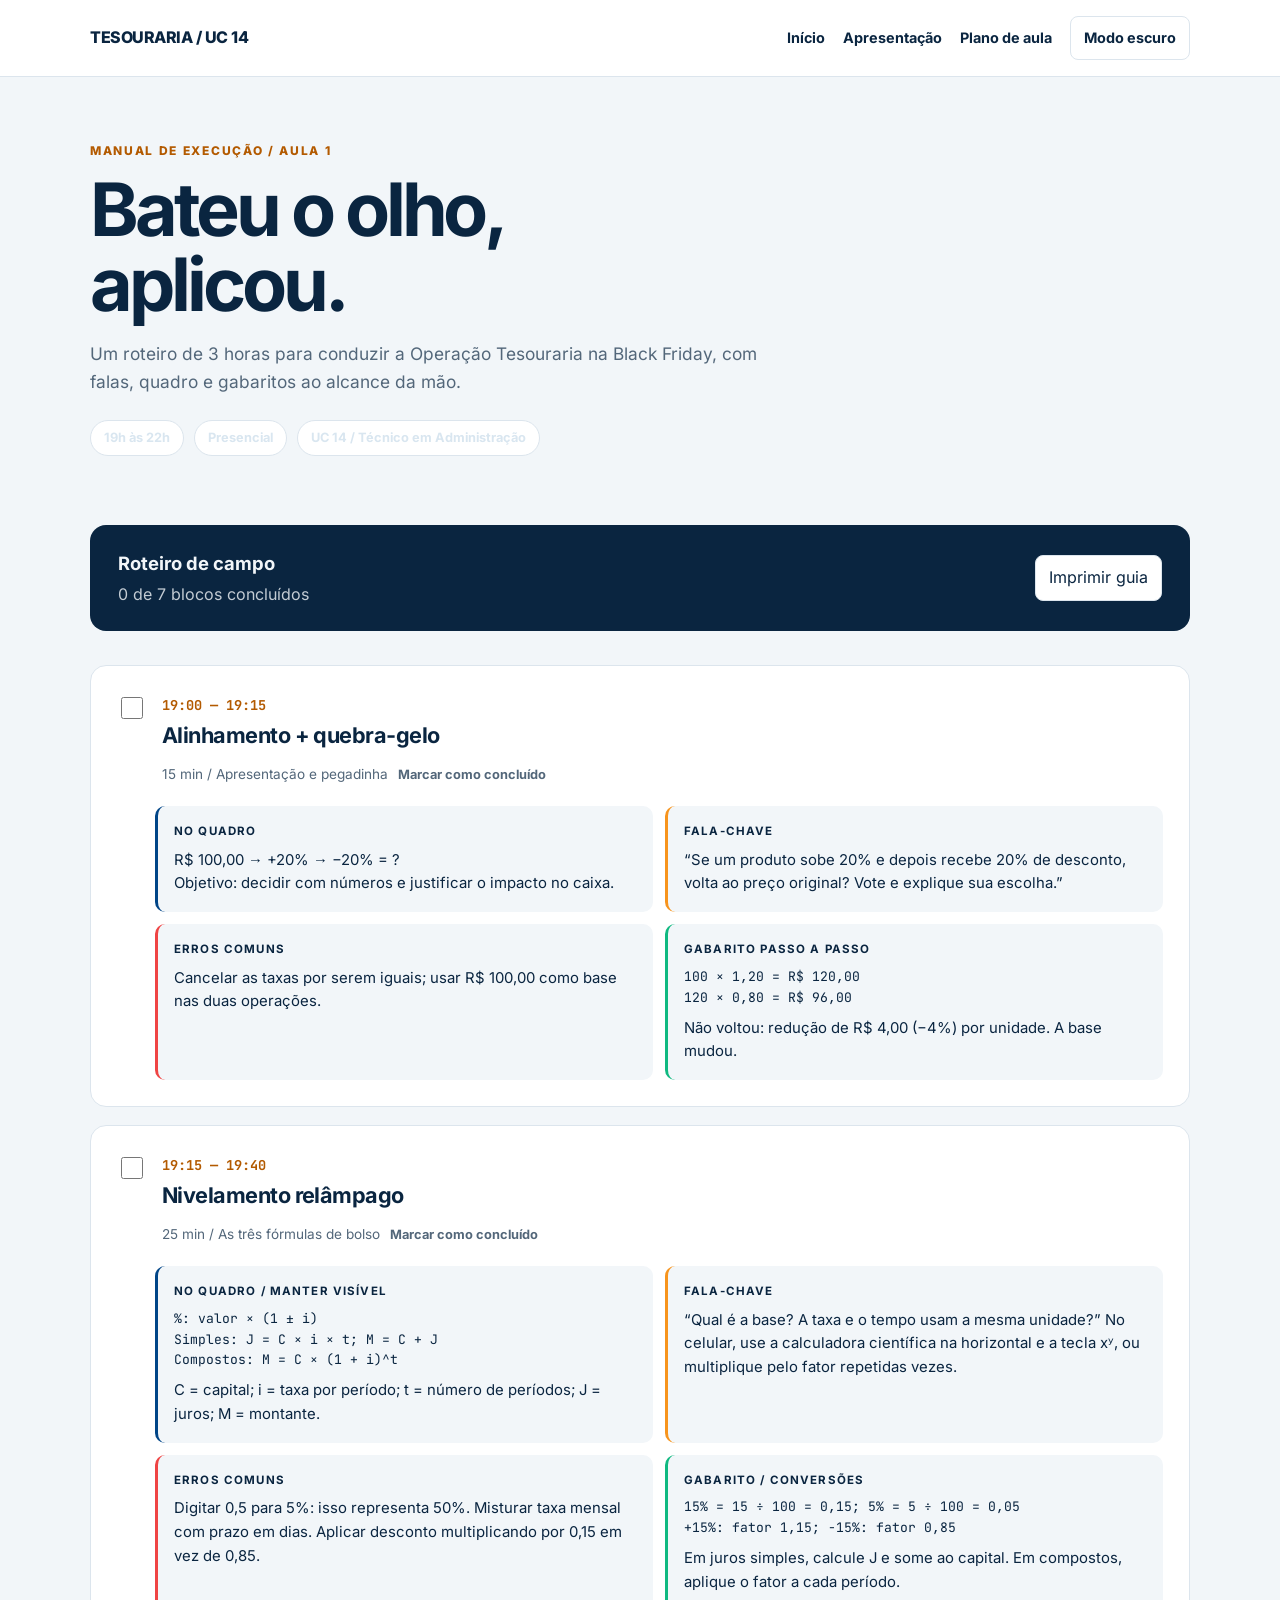
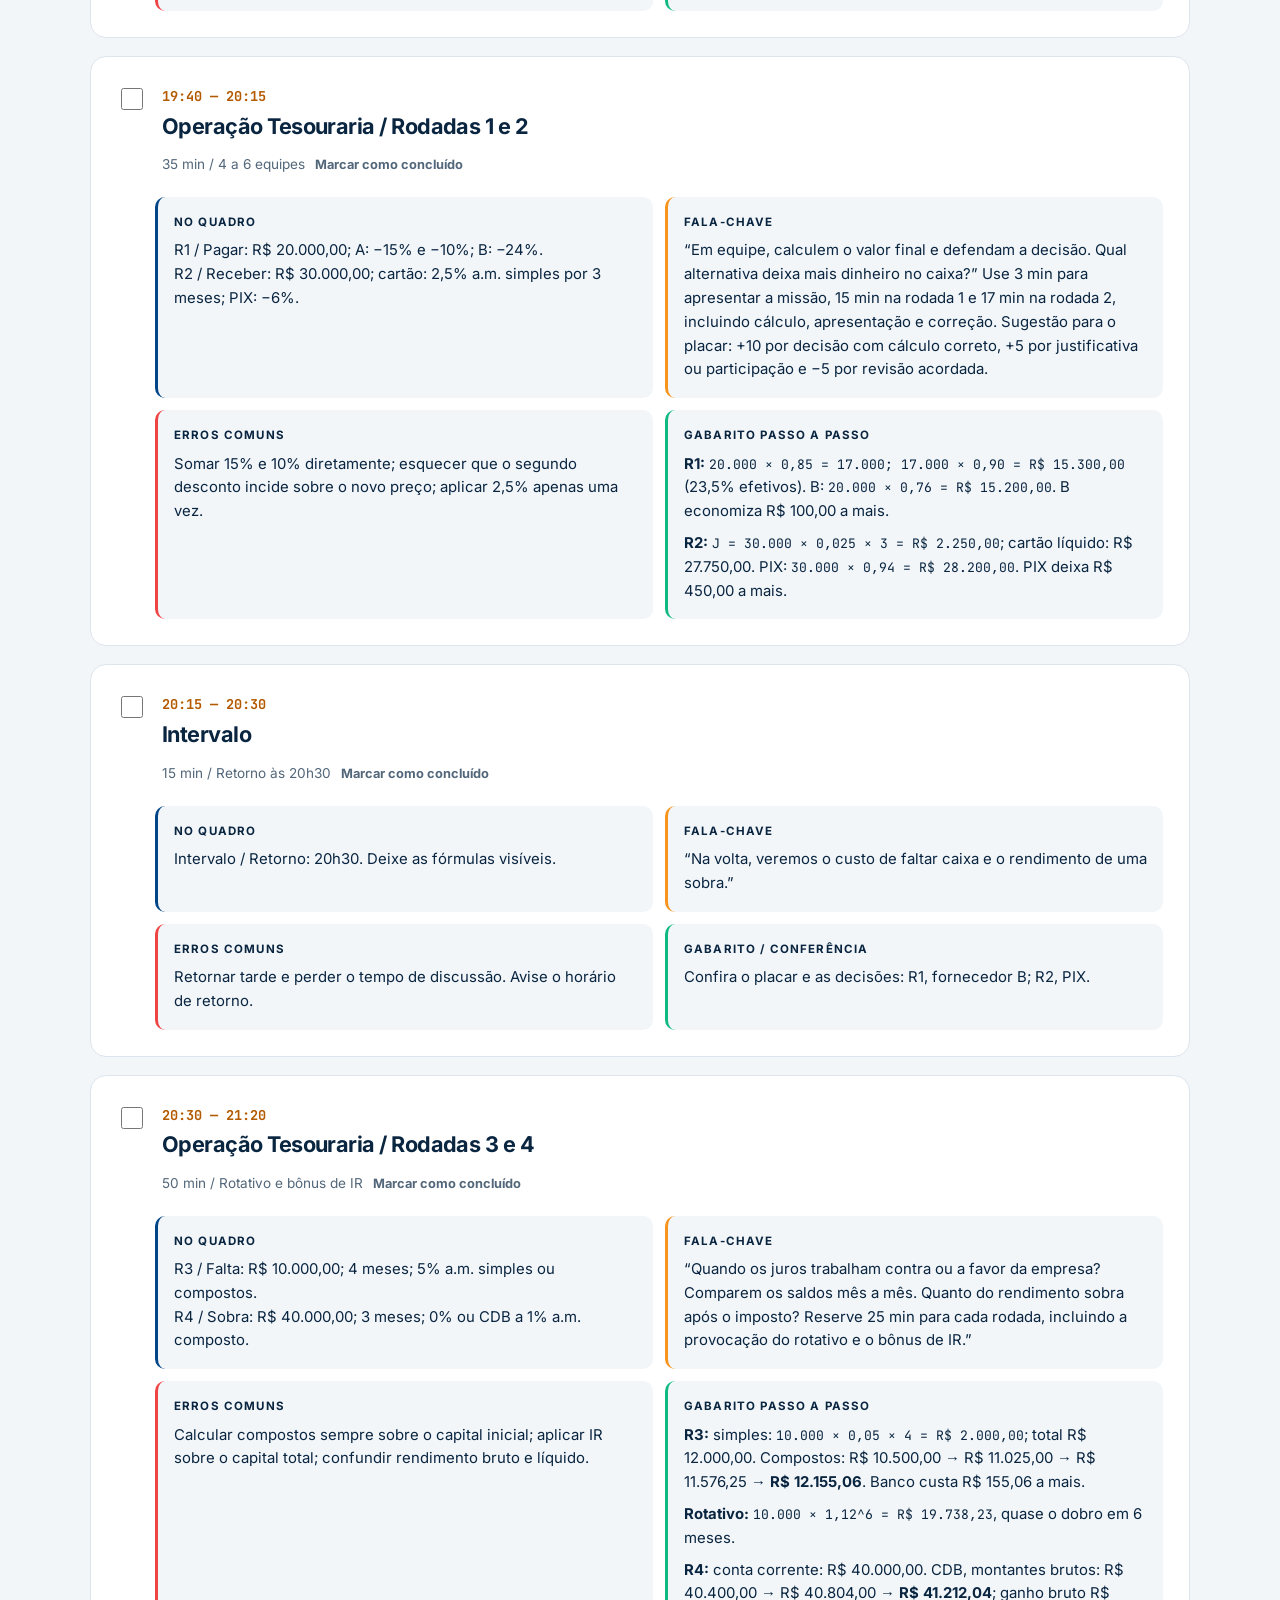
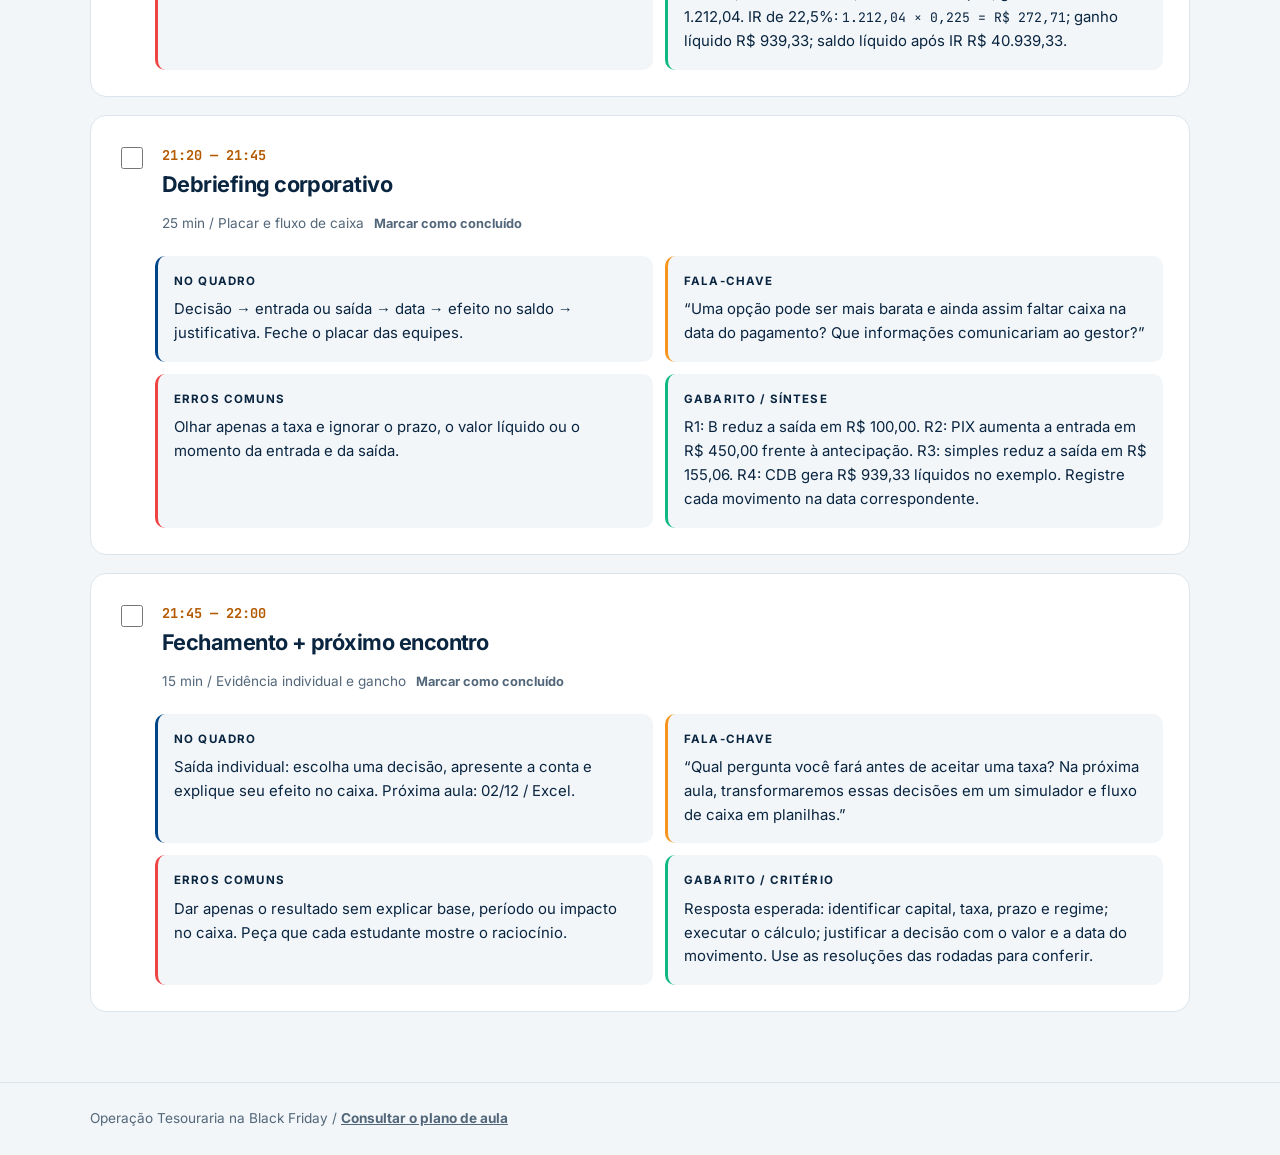
==== guia-professor.html @ 90caa721 "Publish interactive UC 14 treasury lesson and teaching resources" ====
<!doctype html>
<html lang="pt-BR">
<head><meta charset="utf-8"><meta name="viewport" content="width=device-width, initial-scale=1"><meta name="description" content="Roteiro minuto a minuto para a aula Operação Tesouraria na Black Friday."><title>Guia do professor | Operação Tesouraria</title><link rel="stylesheet" href="assets/style.css"><link rel="stylesheet" href="assets/teaching.css"><script src="assets/app.js" defer></script><script src="assets/teaching.js" defer></script></head>
<body><header class="teach-header"><nav class="teach-shell teach-nav" aria-label="Navegação principal"><a class="teach-brand" href="index.html">TESOURARIA <span aria-hidden="true">/</span> UC 14</a><div class="teach-links"><a href="index.html">Início</a><a href="slides.html">Apresentação</a><a href="plano-de-aula.html">Plano de aula</a><button class="theme-button" type="button" data-theme-toggle>Alternar tema</button></div></nav></header>
<main class="teach-shell teach-main"><section class="teach-hero"><div class="eyebrow">Manual de execução / Aula 1</div><h1>Bateu o olho,<br>aplicou.</h1><p>Um roteiro de 3 horas para conduzir a Operação Tesouraria na Black Friday, com falas, quadro e gabaritos ao alcance da mão.</p><div class="hero-meta"><span class="pill">19h às 22h</span><span class="pill">Presencial</span><span class="pill">UC 14 / Técnico em Administração</span></div></section>
<div class="overview"><div><strong>Roteiro de campo</strong><p data-progress-count aria-live="polite">0 de 7 blocos concluídos</p></div><button type="button" class="print-button" data-print>Imprimir guia</button></div>
<div class="timeline">
<section class="block"><div class="block-head"><input type="checkbox" id="b1" data-progress="1" aria-labelledby="title-b1 label-b1"><div class="block-title"><span class="time">19:00 — 19:15</span><h2 id="title-b1">Alinhamento + quebra-gelo</h2><span class="duration">15 min / Apresentação e pegadinha</span><label id="label-b1" for="b1">Marcar como concluído</label></div></div><div class="block-grid">
<div class="note board"><h3>No quadro</h3><p>R$ 100,00 → +20% → −20% = ?<br>Objetivo: decidir com números e justificar o impacto no caixa.</p></div><div class="note speak"><h3>Fala-chave</h3><p>“Se um produto sobe 20% e depois recebe 20% de desconto, volta ao preço original? Vote e explique sua escolha.”</p></div><div class="note errors"><h3>Erros comuns</h3><p>Cancelar as taxas por serem iguais; usar R$ 100,00 como base nas duas operações.</p></div><div class="note answer"><h3>Gabarito passo a passo</h3><p class="math">100 × 1,20 = R$ 120,00<br>120 × 0,80 = R$ 96,00</p><p>Não voltou: redução de R$ 4,00 (−4%) por unidade. A base mudou.</p></div></div></section>
<section class="block"><div class="block-head"><input type="checkbox" id="b2" data-progress="2" aria-labelledby="title-b2 label-b2"><div class="block-title"><span class="time">19:15 — 19:40</span><h2 id="title-b2">Nivelamento relâmpago</h2><span class="duration">25 min / As três fórmulas de bolso</span><label id="label-b2" for="b2">Marcar como concluído</label></div></div><div class="block-grid">
<div class="note board"><h3>No quadro / manter visível</h3><p class="math">%: valor × (1 ± i)<br>Simples: J = C × i × t; M = C + J<br>Compostos: M = C × (1 + i)^t</p><p>C = capital; i = taxa por período; t = número de períodos; J = juros; M = montante.</p></div><div class="note speak"><h3>Fala-chave</h3><p>“Qual é a base? A taxa e o tempo usam a mesma unidade?” No celular, use a calculadora científica na horizontal e a tecla xʸ, ou multiplique pelo fator repetidas vezes.</p></div><div class="note errors"><h3>Erros comuns</h3><p>Digitar 0,5 para 5%: isso representa 50%. Misturar taxa mensal com prazo em dias. Aplicar desconto multiplicando por 0,15 em vez de 0,85.</p></div><div class="note answer"><h3>Gabarito / conversões</h3><p class="math">15% = 15 ÷ 100 = 0,15; 5% = 5 ÷ 100 = 0,05<br>+15%: fator 1,15; −15%: fator 0,85</p><p>Em juros simples, calcule J e some ao capital. Em compostos, aplique o fator a cada período.</p></div></div></section>
<section class="block"><div class="block-head"><input type="checkbox" id="b3" data-progress="3" aria-labelledby="title-b3 label-b3"><div class="block-title"><span class="time">19:40 — 20:15</span><h2 id="title-b3">Operação Tesouraria / Rodadas 1 e 2</h2><span class="duration">35 min / 4 a 6 equipes</span><label id="label-b3" for="b3">Marcar como concluído</label></div></div><div class="block-grid">
<div class="note board"><h3>No quadro</h3><p>R1 / Pagar: R$ 20.000,00; A: −15% e −10%; B: −24%.<br>R2 / Receber: R$ 30.000,00; cartão: 2,5% a.m. simples por 3 meses; PIX: −6%.</p></div><div class="note speak"><h3>Fala-chave</h3><p>“Em equipe, calculem o valor final e defendam a decisão. Qual alternativa deixa mais dinheiro no caixa?” Use 3 min para apresentar a missão, 15 min na rodada 1 e 17 min na rodada 2, incluindo cálculo, apresentação e correção. Sugestão para o placar: +10 por decisão com cálculo correto, +5 por justificativa ou participação e −5 por revisão acordada.</p></div><div class="note errors"><h3>Erros comuns</h3><p>Somar 15% e 10% diretamente; esquecer que o segundo desconto incide sobre o novo preço; aplicar 2,5% apenas uma vez.</p></div><div class="note answer"><h3>Gabarito passo a passo</h3><p><strong>R1:</strong> <span class="math">20.000 × 0,85 = 17.000; 17.000 × 0,90 = R$ 15.300,00</span> (23,5% efetivos). B: <span class="math">20.000 × 0,76 = R$ 15.200,00</span>. B economiza R$ 100,00 a mais.</p><p><strong>R2:</strong> <span class="math">J = 30.000 × 0,025 × 3 = R$ 2.250,00</span>; cartão líquido: R$ 27.750,00. PIX: <span class="math">30.000 × 0,94 = R$ 28.200,00</span>. PIX deixa R$ 450,00 a mais.</p></div></div></section>
<section class="block"><div class="block-head"><input type="checkbox" id="b4" data-progress="4" aria-labelledby="title-b4 label-b4"><div class="block-title"><span class="time">20:15 — 20:30</span><h2 id="title-b4">Intervalo</h2><span class="duration">15 min / Retorno às 20h30</span><label id="label-b4" for="b4">Marcar como concluído</label></div></div><div class="block-grid"><div class="note board"><h3>No quadro</h3><p>Intervalo / Retorno: 20h30. Deixe as fórmulas visíveis.</p></div><div class="note speak"><h3>Fala-chave</h3><p>“Na volta, veremos o custo de faltar caixa e o rendimento de uma sobra.”</p></div><div class="note errors"><h3>Erros comuns</h3><p>Retornar tarde e perder o tempo de discussão. Avise o horário de retorno.</p></div><div class="note answer"><h3>Gabarito / conferência</h3><p>Confira o placar e as decisões: R1, fornecedor B; R2, PIX.</p></div></div></section>
<section class="block"><div class="block-head"><input type="checkbox" id="b5" data-progress="5" aria-labelledby="title-b5 label-b5"><div class="block-title"><span class="time">20:30 — 21:20</span><h2 id="title-b5">Operação Tesouraria / Rodadas 3 e 4</h2><span class="duration">50 min / Rotativo e bônus de IR</span><label id="label-b5" for="b5">Marcar como concluído</label></div></div><div class="block-grid"><div class="note board"><h3>No quadro</h3><p>R3 / Falta: R$ 10.000,00; 4 meses; 5% a.m. simples ou compostos.<br>R4 / Sobra: R$ 40.000,00; 3 meses; 0% ou CDB a 1% a.m. composto.</p></div><div class="note speak"><h3>Fala-chave</h3><p>“Quando os juros trabalham contra ou a favor da empresa? Comparem os saldos mês a mês. Quanto do rendimento sobra após o imposto? Reserve 25 min para cada rodada, incluindo a provocação do rotativo e o bônus de IR.”</p></div><div class="note errors"><h3>Erros comuns</h3><p>Calcular compostos sempre sobre o capital inicial; aplicar IR sobre o capital total; confundir rendimento bruto e líquido.</p></div><div class="note answer"><h3>Gabarito passo a passo</h3><p><strong>R3:</strong> simples: <span class="math">10.000 × 0,05 × 4 = R$ 2.000,00</span>; total R$ 12.000,00. Compostos: R$ 10.500,00 → R$ 11.025,00 → R$ 11.576,25 → <strong>R$ 12.155,06</strong>. Banco custa R$ 155,06 a mais.</p><p><strong>Rotativo:</strong> <span class="math">10.000 × 1,12^6 = R$ 19.738,23</span>, quase o dobro em 6 meses.</p><p><strong>R4:</strong> conta corrente: R$ 40.000,00. CDB, montantes brutos: R$ 40.400,00 → R$ 40.804,00 → <strong>R$ 41.212,04</strong>; ganho bruto R$ 1.212,04. IR de 22,5%: <span class="math">1.212,04 × 0,225 = R$ 272,71</span>; ganho líquido R$ 939,33; saldo líquido após IR R$ 40.939,33.</p></div></div></section>
<section class="block"><div class="block-head"><input type="checkbox" id="b6" data-progress="6" aria-labelledby="title-b6 label-b6"><div class="block-title"><span class="time">21:20 — 21:45</span><h2 id="title-b6">Debriefing corporativo</h2><span class="duration">25 min / Placar e fluxo de caixa</span><label id="label-b6" for="b6">Marcar como concluído</label></div></div><div class="block-grid"><div class="note board"><h3>No quadro</h3><p>Decisão → entrada ou saída → data → efeito no saldo → justificativa. Feche o placar das equipes.</p></div><div class="note speak"><h3>Fala-chave</h3><p>“Uma opção pode ser mais barata e ainda assim faltar caixa na data do pagamento? Que informações comunicariam ao gestor?”</p></div><div class="note errors"><h3>Erros comuns</h3><p>Olhar apenas a taxa e ignorar o prazo, o valor líquido ou o momento da entrada e da saída.</p></div><div class="note answer"><h3>Gabarito / síntese</h3><p>R1: B reduz a saída em R$ 100,00. R2: PIX aumenta a entrada em R$ 450,00 frente à antecipação. R3: simples reduz a saída em R$ 155,06. R4: CDB gera R$ 939,33 líquidos no exemplo. Registre cada movimento na data correspondente.</p></div></div></section>
<section class="block"><div class="block-head"><input type="checkbox" id="b7" data-progress="7" aria-labelledby="title-b7 label-b7"><div class="block-title"><span class="time">21:45 — 22:00</span><h2 id="title-b7">Fechamento + próximo encontro</h2><span class="duration">15 min / Evidência individual e gancho</span><label id="label-b7" for="b7">Marcar como concluído</label></div></div><div class="block-grid"><div class="note board"><h3>No quadro</h3><p>Saída individual: escolha uma decisão, apresente a conta e explique seu efeito no caixa. Próxima aula: 02/12 / Excel.</p></div><div class="note speak"><h3>Fala-chave</h3><p>“Qual pergunta você fará antes de aceitar uma taxa? Na próxima aula, transformaremos essas decisões em um simulador e fluxo de caixa em planilhas.”</p></div><div class="note errors"><h3>Erros comuns</h3><p>Dar apenas o resultado sem explicar base, período ou impacto no caixa. Peça que cada estudante mostre o raciocínio.</p></div><div class="note answer"><h3>Gabarito / critério</h3><p>Resposta esperada: identificar capital, taxa, prazo e regime; executar o cálculo; justificar a decisão com o valor e a data do movimento. Use as resoluções das rodadas para conferir.</p></div></div></section>
</div></main><footer class="teach-footer"><div class="teach-shell">Operação Tesouraria na Black Friday / <a href="plano-de-aula.html">Consultar o plano de aula</a></div></footer></body></html>
---- assets/style.css ----
@font-face{font-family:Inter;font-style:normal;font-weight:400 900;font-display:swap;src:url(fonts/inter.woff2) format("woff2")}
@font-face{font-family:"JetBrains Mono";font-style:normal;font-weight:400 700;font-display:swap;src:url(fonts/jetbrains-mono.woff2) format("woff2")}
:root{--hub-bg:#f7f8fa;--hub-ink:#112a43;--hub-muted:#506277;--hub-card:#fff;--hub-border:#dbe1e6;--hub-accent:#ffb34c;--hub-line:#19334b}
html[data-theme=dark]{color-scheme:dark;--hub-bg:#091b2b;--hub-card:#102a40;--hub-ink:#edf5fd;--hub-muted:#b8c7d6;--hub-border:#31485c;--hub-line:#b4c8dd}
*{box-sizing:border-box}
.hub{margin:0;background:var(--hub-bg);color:var(--hub-ink);font:400 1rem/1.5 Inter,Arial,sans-serif;-webkit-font-smoothing:antialiased}
.hub a{color:inherit;text-decoration:none}
.hub button{font:inherit;cursor:pointer}
.hub :focus-visible{outline:3px solid #398cdd;outline-offset:4px}
.hub .wrap{max-width:1312px;width:calc(100% - clamp(36px,9vw,144px));margin-inline:auto}
.hub .icon{width:1.1em;height:1.1em;fill:none;stroke:currentColor;stroke-width:1.7;stroke-linecap:round;stroke-linejoin:round;flex:none}
.icon-defs{position:absolute;width:0;height:0;overflow:hidden}
.hub-header{background:var(--hub-card);border-bottom:1px solid var(--hub-border)}
.hub-header-inner,.hub-brand,.hub-nav,.mode-switch,.hero-meta,.hero-meta span,.hero-action,.section-title,.resource-action,.foot-inner{display:flex;align-items:center}
.hub-header-inner{min-height:72px;justify-content:space-between;gap:1rem}
.hub-brand{gap:11px;line-height:1.14;letter-spacing:-.055em;font-size:1.18rem;font-weight:800}
.hub-brand small{display:block;color:var(--hub-muted);font-size:.66rem;letter-spacing:.105em;font-weight:650;text-transform:uppercase;margin-top:4px}
.brand-icon{width:39px;height:39px;display:grid;place-items:center;background:#102e49;color:#ffb152;border-radius:11px}
.brand-icon .icon{width:24px;height:24px;stroke-width:1.9}
.hub-nav{gap:clamp(18px,3vw,44px);align-self:stretch;font-size:.9rem;font-weight:600}
.hub-nav a{display:grid;align-items:center;color:var(--hub-muted);position:relative}
.hub-nav a[aria-current],.hub-nav a:hover{color:var(--hub-ink)}
.hub-nav a[aria-current]:after{content:"";height:3px;border-radius:4px;position:absolute;bottom:0;background:#ee9c38;left:0;right:0}
.mode-switch{gap:8px;background:var(--hub-card);color:var(--hub-ink);border:1px solid var(--hub-border);padding:.52rem .85rem;border-radius:7px;font-size:.8rem!important;font-weight:650!important}
.hub main{padding-top:26px}
.hub-hero{position:relative;isolation:isolate;overflow:hidden;display:grid;grid-template-columns:1.15fr 1fr;align-items:center;background:linear-gradient(115deg,#0c2942 10%,#11354e 70%,#123d55);color:white;border:1px solid #183c53;border-radius:17px}
.hub-hero:before{content:"";position:absolute;inset:0 0 0 37%;z-index:-1;background-image:linear-gradient(#86b2cf12 1px,transparent 1px),linear-gradient(90deg,#86b2cf12 1px,transparent 1px);background-size:36px 36px;mask-image:linear-gradient(90deg,transparent,#000 38%);pointer-events:none}
.hero-copy{padding:clamp(30px,3.6vw,55px) 0 clamp(30px,3.6vw,55px) clamp(26px,4.5vw,68px);z-index:1}
.hero-kicker{display:inline-flex;align-items:center;gap:9px;font:600 .76rem/1.2 "JetBrains Mono",monospace;letter-spacing:.115em;text-transform:uppercase;margin:0 0 18px;color:#ffbe6c}
.hero-kicker:before{content:"";width:23px;height:2px;background:#ffad43}
.hub-hero h1{font-size:clamp(2.6rem,4.65vw,4.65rem);line-height:1.02;letter-spacing:-.063em;font-weight:760;margin:0}
.hub-hero h1 span{display:block;color:var(--hub-accent)}
.hero-desc{max-width:485px;margin:17px 0 16px;color:#d2e1ec;font-size:clamp(.98rem,1.2vw,1.12rem);line-height:1.55}
.hero-meta{gap:18px;flex-wrap:wrap;margin:0 0 23px;color:#d9e6f0;font-size:.82rem;font-weight:500}.hero-meta span{gap:7px}.hero-meta .icon{color:#a6bfd1;width:16px;height:16px}
.hero-action{display:inline-flex;gap:10px;background:var(--hub-accent);color:#152a3c!important;padding:11px 17px;border-radius:7px;font-weight:720;font-size:.9rem;transition:background .2s,transform .2s}
.hero-action:hover{background:#ffc579;transform:translateY(-2px)}
.hero-art{height:100%;min-height:230px;position:relative;display:grid;align-items:center;justify-items:center;z-index:-1}
.hero-art:before,.hero-art:after{content:"";position:absolute;border:1px solid #7aa5bc31;border-radius:50%;width:77%;aspect-ratio:1;transform:rotateX(35deg) rotate(-22deg)}
.hero-art:after{width:96%;border-style:dashed;border-color:#8eb8cf23}
.hero-art img{position:absolute;width:min(81%,420px);max-height:94%;object-fit:contain;filter:drop-shadow(5px 17px 15px #061c3077);z-index:1;transform:rotate(-5deg)}
.materials{margin-top:clamp(32px,3.6vw,52px);scroll-margin:20px}
.section-title{gap:14px;margin-bottom:18px}
.section-title h2,.hub .sim-heading h2{font-size:clamp(1.55rem,2.2vw,2.05rem);letter-spacing:-.055em;line-height:1.17;font-weight:740;margin:0}
.section-title:after{content:"";height:1px;flex:1;background:var(--hub-border);margin-left:7px}
.resource-grid{display:grid;grid-template-columns:repeat(3,minmax(0,1fr));gap:18px}
.resource{display:flex;align-items:flex-start;flex-direction:column;padding:23px 24px 19px;background:var(--hub-card);border:1px solid var(--hub-border);border-radius:12px;box-shadow:0 2px 3px #0b274006;transition:transform .18s,border-color .18s}
.resource:hover{transform:translateY(-3px);border-color:#93abc0}
.resource-icon{display:grid;place-items:center;width:43px;height:43px;border-radius:11px;margin-bottom:16px;color:#295c95;background:#e5effb}
.resource-icon .icon{width:23px;height:23px}
.resource-guide .resource-icon{background:#e0f3ea;color:#197956}
.resource-plan .resource-icon{background:#fff0d8;color:#a56611}
.resource h3{font-size:clamp(1.06rem,1.55vw,1.35rem);line-height:1.2;font-weight:710;letter-spacing:-.043em;margin:0 0 7px}
.resource p{color:var(--hub-muted);font-size:.91rem;margin:0 0 18px;max-width:38ch;line-height:1.5}
.resource-action{margin-top:auto;gap:6px;font-size:.82rem;font-weight:720;color:var(--hub-line)}
.resource-action .icon{width:13px;height:13px}
.hub .simulator{padding:42px 0 55px}.hub .sim-heading{margin-bottom:18px}.hub .sim-card{border-radius:12px;box-shadow:0 2px 3px #0b274006}.hub .sim-heading p{font-size:.92rem}
.hub-footer{border-top:1px solid var(--hub-border);font-size:.8rem;color:var(--hub-muted)}.foot-inner{gap:12px;justify-content:space-between;padding:18px 0}.foot-inner a{font-weight:650}
@media(max-width:850px){.hub .wrap{width:calc(100% - 40px)}.hub-nav{gap:18px}.hero-copy{padding-left:30px}.resource{padding:17px}.resource-grid{gap:12px}}
@media(max-width:660px){.hub-header-inner{min-height:62px}.hub-nav{display:none}.hub .wrap{width:calc(100% - 28px)}.hub main{padding-top:15px}.hub-hero{grid-template-columns:1fr}.hero-copy{padding:27px 22px 16px}.hub-hero h1{font-size:clamp(2.35rem,9vw,3.2rem)}.hero-art{min-height:177px;margin:-12px 0 12px 20%;width:78%}.hero-art img{width:82%;max-height:100%}.hero-art:before{width:72%}.hero-art:after{width:90%}.hub-hero:before{left:10%}.hero-meta{gap:14px;margin-bottom:17px}.hero-kicker{margin-bottom:12px}.resource-grid{grid-template-columns:1fr}.resource{display:grid;grid-template-columns:44px 1fr;column-gap:15px}.resource-icon{grid-row:1/4;margin:0}.resource p,.resource h3,.resource-action{grid-column:2}.resource p{margin-bottom:10px}.materials{margin-top:28px}.hub .simulator{padding-top:32px}.mode-switch{padding:.48rem .68rem}}
@media(prefers-reduced-motion:reduce){.hub *{transition:none!important}}
---- assets/teaching.css ----
:root{--ink:#0a2540;--muted:#53677a;--surface:#fff;--line:#dce5ed;--wash:#f2f6f9;--amber:#f7941d;--green:#087f5b;--red:#c93636}
html[data-theme=dark]{--ink:#eaf3fa;--muted:#a8bbc9;--surface:#122f48;--line:#31516a;--wash:#091e30;--green:#6ee7b7;--red:#ff9999}
*{box-sizing:border-box}body{margin:0;background:var(--wash);color:var(--ink);font-family:Inter,Arial,sans-serif;line-height:1.6}a{color:inherit}button{font:inherit}.teach-shell{width:min(1100px,calc(100% - 40px));margin:auto}.teach-header{background:var(--surface);border-bottom:1px solid var(--line)}.teach-nav{min-height:76px;display:flex;align-items:center;justify-content:space-between;gap:18px}.teach-brand{font-weight:800;text-decoration:none;letter-spacing:-.03em}.teach-links{display:flex;align-items:center;gap:18px;flex-wrap:wrap;font-size:.9rem;font-weight:700}.teach-links a{text-decoration:none}.teach-links a:hover{text-decoration:underline}.theme-button,.print-button{border:1px solid var(--line);background:var(--surface);color:var(--ink);border-radius:8px;padding:9px 13px;cursor:pointer}.teach-hero{padding:64px 0 46px}.eyebrow{text-transform:uppercase;letter-spacing:.14em;font-size:.75rem;font-weight:800;color:#b35a00}.teach-hero h1{font-size:clamp(2.4rem,6vw,4.6rem);line-height:1.02;letter-spacing:-.055em;max-width:850px;margin:12px 0 18px}.teach-hero p{max-width:700px;color:var(--muted);font-size:1.08rem}.hero-meta{display:flex;flex-wrap:wrap;gap:10px;margin-top:24px}.pill{border:1px solid var(--line);background:var(--surface);border-radius:999px;padding:7px 13px;font-size:.8rem;font-weight:700}.teach-main{padding-bottom:70px}.overview{background:var(--ink);color:var(--wash);border-radius:16px;padding:24px 28px;margin-bottom:34px;display:flex;justify-content:space-between;gap:20px;align-items:center}.overview strong{font-size:1.15rem}.overview p{margin:3px 0 0;opacity:.8}.timeline{display:grid;gap:18px}.block,.plan-section{background:var(--surface);border:1px solid var(--line);border-radius:16px;padding:26px;break-inside:avoid}.block-head{display:flex;gap:16px;align-items:flex-start}.block-head input{width:22px;height:22px;accent-color:#10b981;flex:none;margin-top:5px}.block-head label{cursor:pointer;flex:1}.time{font-family:'JetBrains Mono',monospace;color:#b35a00;font-size:.85rem;font-weight:700}.block h2,.plan-section h2{font-size:1.35rem;line-height:1.2;margin:5px 0 8px;letter-spacing:-.025em}.duration{color:var(--muted);font-size:.85rem}.block-grid{display:grid;grid-template-columns:repeat(2,minmax(0,1fr));gap:12px;margin:20px 0 0 38px}.note{padding:16px;border-radius:10px;background:var(--wash);border-left:3px solid #7b95aa;font-size:.93rem}.note h3{font-size:.72rem;text-transform:uppercase;letter-spacing:.1em;margin:0 0 8px}.note p{margin:0}.note p+p{margin-top:8px}.note ul{padding-left:20px;margin:0}.note.board{border-color:#004587}.note.speak{border-color:#f7941d}.note.errors{border-color:#ef4444}.note.answer{border-color:#10b981}.math{font-family:'JetBrains Mono',monospace;font-size:.88em}.plan-grid{display:grid;grid-template-columns:repeat(2,minmax(0,1fr));gap:18px}.plan-section.full{grid-column:1/-1}.plan-section h3{font-size:1rem;margin:18px 0 4px}.plan-section p{margin:8px 0}.plan-section ul{padding-left:20px;margin:8px 0}.plan-table{width:100%;border-collapse:collapse;font-size:.91rem}.plan-table th,.plan-table td{text-align:left;vertical-align:top;border-bottom:1px solid var(--line);padding:12px 10px}.plan-table th{font-size:.75rem;text-transform:uppercase;letter-spacing:.08em}.table-wrap{overflow-x:auto}.teach-footer{border-top:1px solid var(--line);padding:25px 0;color:var(--muted);font-size:.85rem}.teach-footer a{font-weight:700}@media(max-width:700px){.teach-shell{width:min(100% - 28px,1100px)}.teach-nav{padding:15px 0;align-items:flex-start;flex-direction:column}.teach-links{gap:12px}.teach-hero{padding:45px 0 32px}.overview{align-items:flex-start;flex-direction:column}.block,.plan-section{padding:19px}.block-grid,.plan-grid{grid-template-columns:1fr}.block-grid{margin-left:0}.plan-section.full{grid-column:auto}}@media print{*{box-shadow:none!important}body{background:white;color:#111;font-size:10pt;line-height:1.4}.teach-shell{width:100%}.teach-header,.teach-footer,.theme-button,.print-button{display:none!important}.teach-hero{padding:0 0 12px}.teach-hero h1{font-size:25pt;margin:5px 0}.teach-hero p{font-size:10pt;color:#333}.hero-meta{margin-top:8px}.pill{padding:2px 7px}.overview{background:white;color:#111;border:1px solid #999;padding:10px;margin-bottom:12px}.block,.plan-section{border:1px solid #aaa;border-radius:0;padding:12px;break-inside:avoid}.timeline,.plan-grid{gap:8px}.block-grid{gap:6px;margin-top:8px}.note{background:white;border:1px solid #ccc;border-left:3px solid #777;padding:8px}.note h3{margin-bottom:3px}.teach-main{padding:0}.time,.eyebrow{color:#333}.plan-table th,.plan-table td{padding:5px}.table-wrap{overflow:visible}}
/* Accessible progress labels and legible dark and print palettes. */
.block-title{flex:1}.block-title label{display:inline-block;margin:8px 0 0 10px;font-size:.8rem;font-weight:700;color:var(--muted);cursor:pointer}.block-head input:focus-visible+.block-title label{outline:2px solid var(--amber);outline-offset:3px}html[data-theme=dark] .eyebrow,html[data-theme=dark] .time{color:#ffc277}
@media print{html,html[data-theme=dark]{--ink:#111;--muted:#333;--surface:#fff;--line:#999;--wash:#fff;--green:#111;--red:#111}html[data-theme=dark] .eyebrow,html[data-theme=dark] .time{color:#333}.block-title label{color:#333}}
.plan-section{min-width:0}
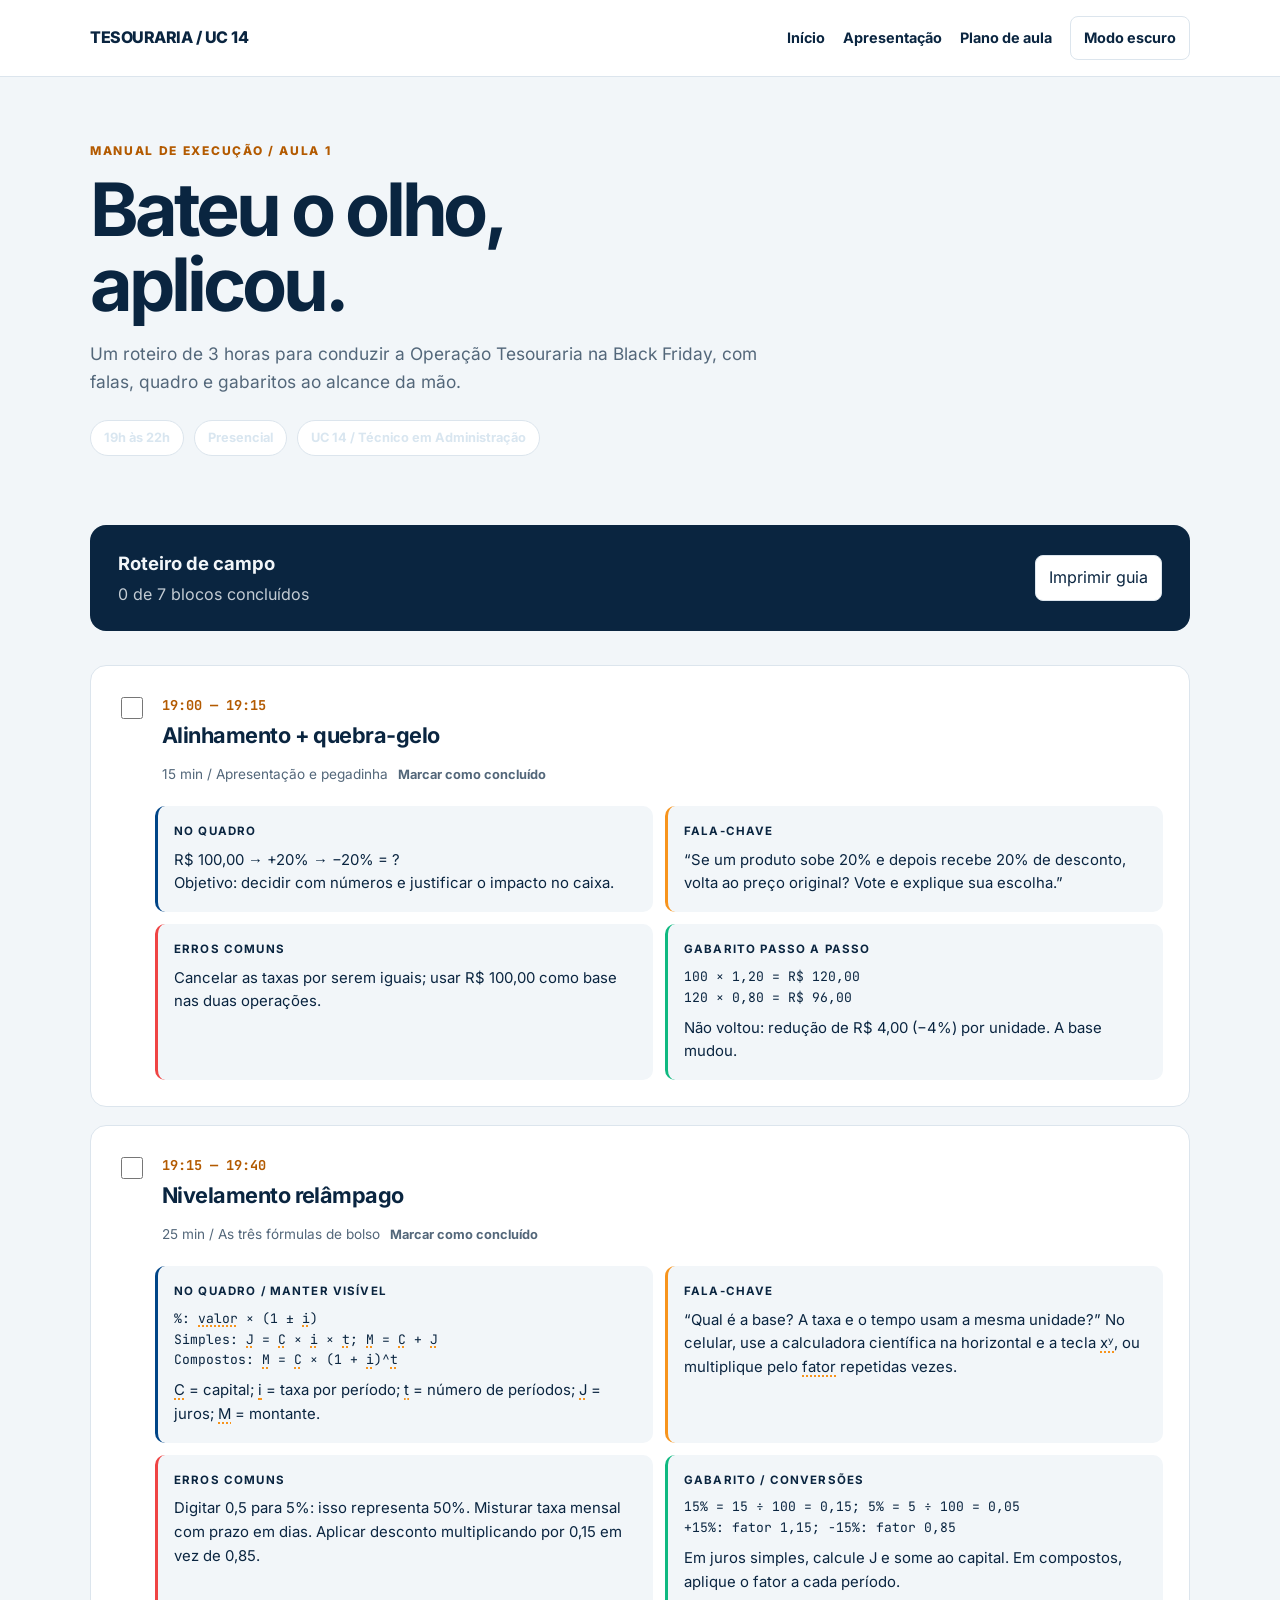
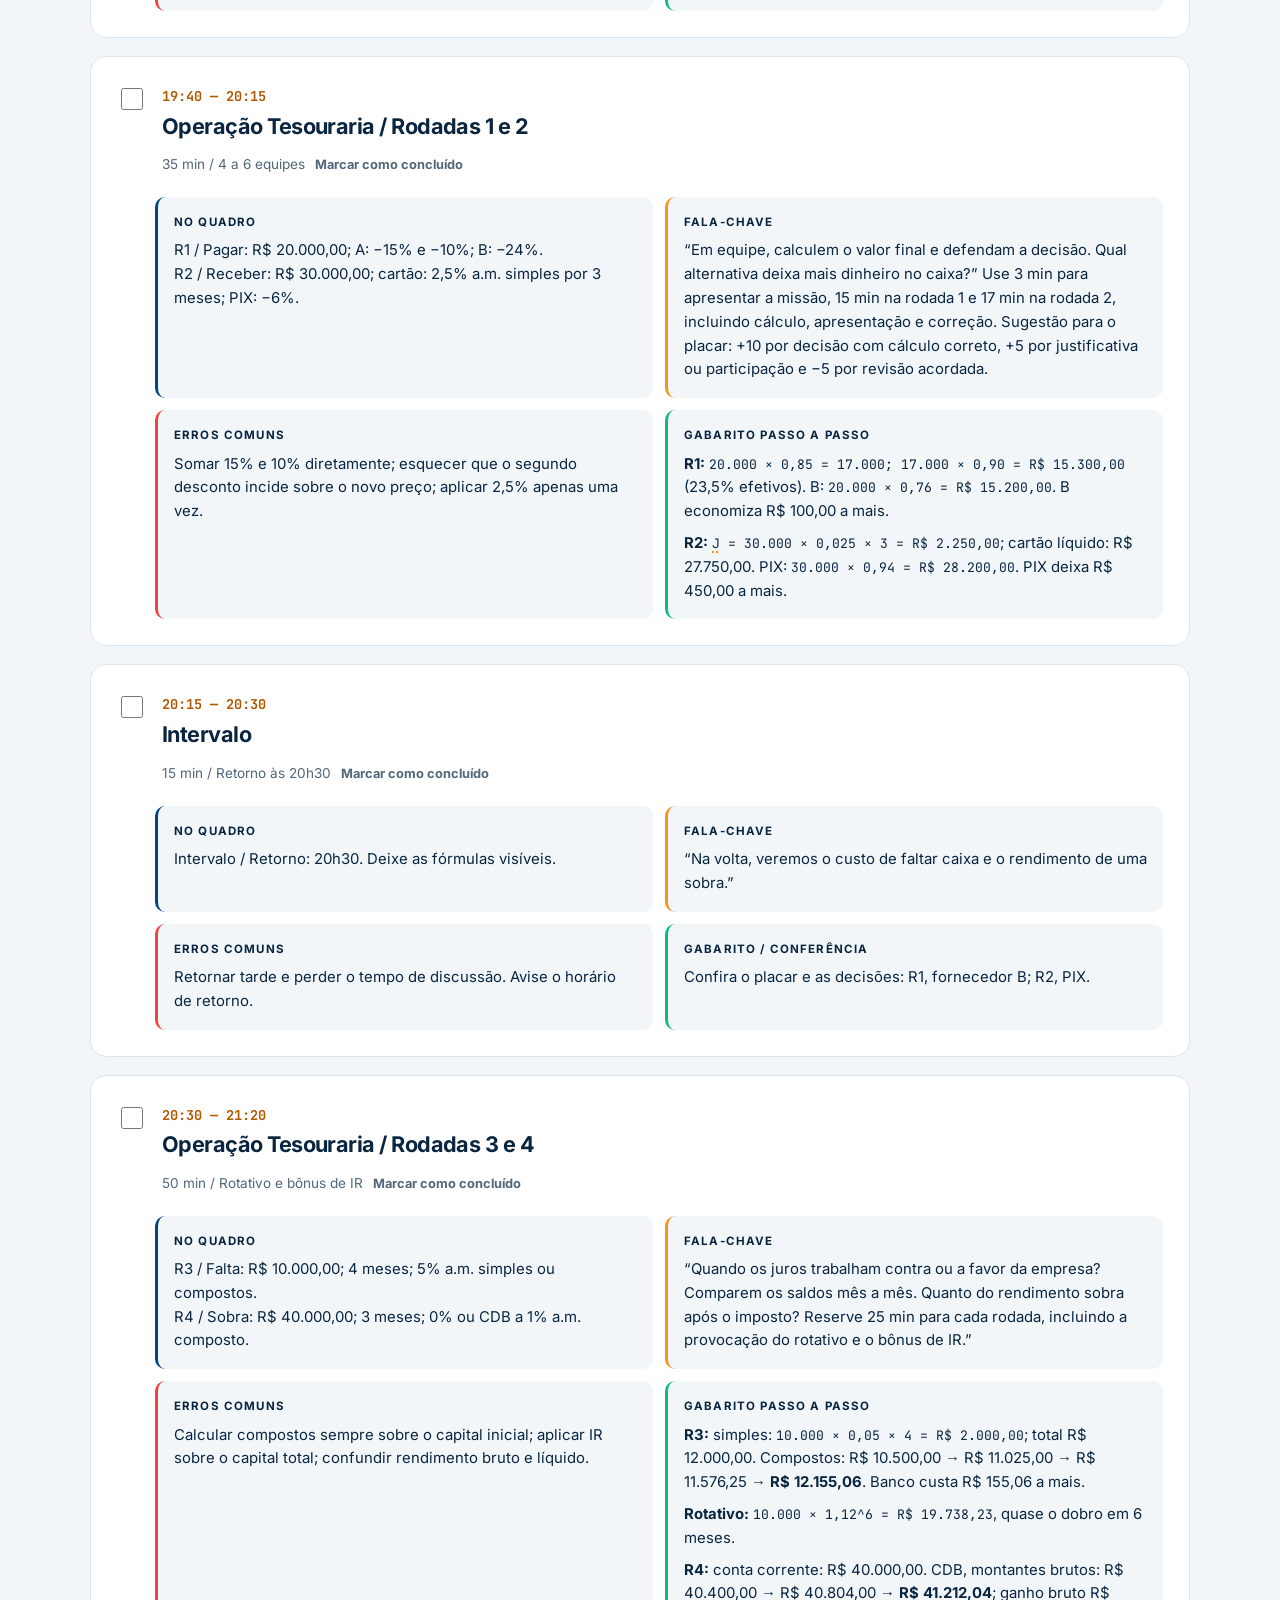
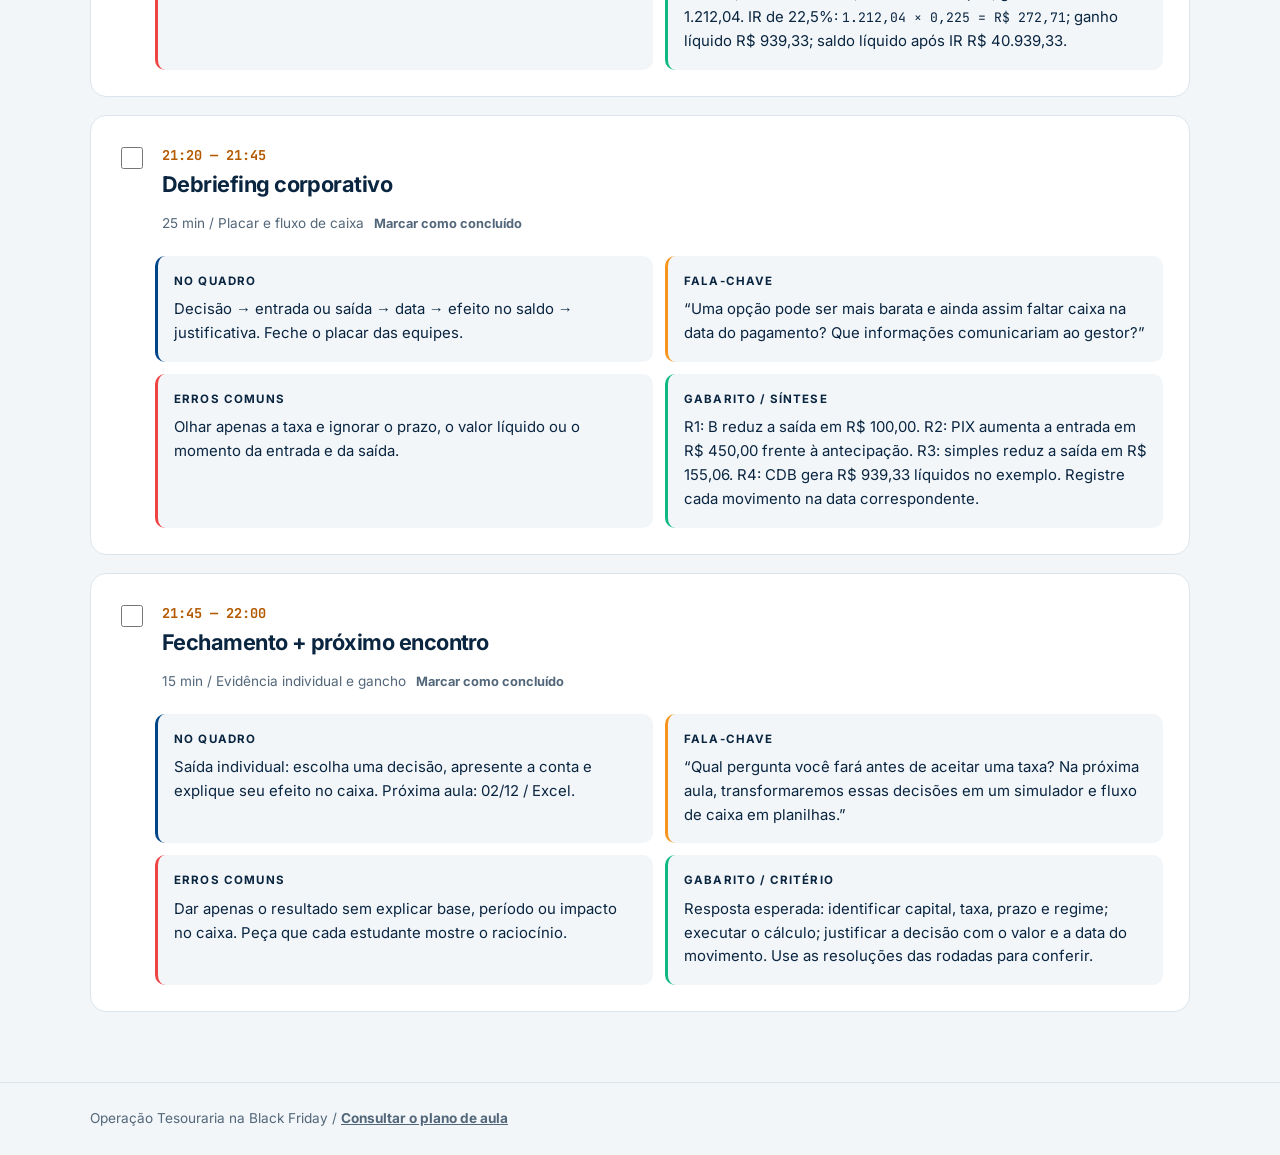
==== commit 3021941d: "Add explanatory balloons to formula variables Each variable in the formulas (C, i, t, J, M, valor, f" ====
--- a/guia-professor.html
+++ b/guia-professor.html
@@ -1,6 +1,6 @@
 <!doctype html>
 <html lang="pt-BR">
-<head><meta charset="utf-8"><meta name="viewport" content="width=device-width, initial-scale=1"><meta name="description" content="Roteiro minuto a minuto para a aula Operação Tesouraria na Black Friday."><title>Guia do professor | Operação Tesouraria</title><link rel="stylesheet" href="assets/style.css"><link rel="stylesheet" href="assets/teaching.css"><script src="assets/app.js" defer></script><script src="assets/teaching.js" defer></script></head>
+<head><meta charset="utf-8"><meta name="viewport" content="width=device-width, initial-scale=1"><meta name="description" content="Roteiro minuto a minuto para a aula Operação Tesouraria na Black Friday."><title>Guia do professor | Operação Tesouraria</title><link rel="stylesheet" href="assets/style.css"><link rel="stylesheet" href="assets/teaching.css"><link rel="stylesheet" href="assets/variaveis.css"><script src="assets/app.js" defer></script><script src="assets/variaveis-dados.js" defer></script><script src="assets/variaveis.js" defer></script><script src="assets/teaching.js" defer></script></head>
 <body><header class="teach-header"><nav class="teach-shell teach-nav" aria-label="Navegação principal"><a class="teach-brand" href="index.html">TESOURARIA <span aria-hidden="true">/</span> UC 14</a><div class="teach-links"><a href="index.html">Início</a><a href="slides.html">Apresentação</a><a href="plano-de-aula.html">Plano de aula</a><button class="theme-button" type="button" data-theme-toggle>Alternar tema</button></div></nav></header>
 <main class="teach-shell teach-main"><section class="teach-hero"><div class="eyebrow">Manual de execução / Aula 1</div><h1>Bateu o olho,<br>aplicou.</h1><p>Um roteiro de 3 horas para conduzir a Operação Tesouraria na Black Friday, com falas, quadro e gabaritos ao alcance da mão.</p><div class="hero-meta"><span class="pill">19h às 22h</span><span class="pill">Presencial</span><span class="pill">UC 14 / Técnico em Administração</span></div></section>
 <div class="overview"><div><strong>Roteiro de campo</strong><p data-progress-count aria-live="polite">0 de 7 blocos concluídos</p></div><button type="button" class="print-button" data-print>Imprimir guia</button></div>
@@ -8,9 +8,9 @@
 <section class="block"><div class="block-head"><input type="checkbox" id="b1" data-progress="1" aria-labelledby="title-b1 label-b1"><div class="block-title"><span class="time">19:00 — 19:15</span><h2 id="title-b1">Alinhamento + quebra-gelo</h2><span class="duration">15 min / Apresentação e pegadinha</span><label id="label-b1" for="b1">Marcar como concluído</label></div></div><div class="block-grid">
 <div class="note board"><h3>No quadro</h3><p>R$ 100,00 → +20% → −20% = ?<br>Objetivo: decidir com números e justificar o impacto no caixa.</p></div><div class="note speak"><h3>Fala-chave</h3><p>“Se um produto sobe 20% e depois recebe 20% de desconto, volta ao preço original? Vote e explique sua escolha.”</p></div><div class="note errors"><h3>Erros comuns</h3><p>Cancelar as taxas por serem iguais; usar R$ 100,00 como base nas duas operações.</p></div><div class="note answer"><h3>Gabarito passo a passo</h3><p class="math">100 × 1,20 = R$ 120,00<br>120 × 0,80 = R$ 96,00</p><p>Não voltou: redução de R$ 4,00 (−4%) por unidade. A base mudou.</p></div></div></section>
 <section class="block"><div class="block-head"><input type="checkbox" id="b2" data-progress="2" aria-labelledby="title-b2 label-b2"><div class="block-title"><span class="time">19:15 — 19:40</span><h2 id="title-b2">Nivelamento relâmpago</h2><span class="duration">25 min / As três fórmulas de bolso</span><label id="label-b2" for="b2">Marcar como concluído</label></div></div><div class="block-grid">
-<div class="note board"><h3>No quadro / manter visível</h3><p class="math">%: valor × (1 ± i)<br>Simples: J = C × i × t; M = C + J<br>Compostos: M = C × (1 + i)^t</p><p>C = capital; i = taxa por período; t = número de períodos; J = juros; M = montante.</p></div><div class="note speak"><h3>Fala-chave</h3><p>“Qual é a base? A taxa e o tempo usam a mesma unidade?” No celular, use a calculadora científica na horizontal e a tecla xʸ, ou multiplique pelo fator repetidas vezes.</p></div><div class="note errors"><h3>Erros comuns</h3><p>Digitar 0,5 para 5%: isso representa 50%. Misturar taxa mensal com prazo em dias. Aplicar desconto multiplicando por 0,15 em vez de 0,85.</p></div><div class="note answer"><h3>Gabarito / conversões</h3><p class="math">15% = 15 ÷ 100 = 0,15; 5% = 5 ÷ 100 = 0,05<br>+15%: fator 1,15; −15%: fator 0,85</p><p>Em juros simples, calcule J e some ao capital. Em compostos, aplique o fator a cada período.</p></div></div></section>
+<div class="note board"><h3>No quadro / manter visível</h3><p class="math">%: <button type="button" class="var" data-var="valor">valor</button> × (1 ± <button type="button" class="var" data-var="i">i</button>)<br>Simples: <button type="button" class="var" data-var="J">J</button> = <button type="button" class="var" data-var="C">C</button> × <button type="button" class="var" data-var="i">i</button> × <button type="button" class="var" data-var="t">t</button>; <button type="button" class="var" data-var="M">M</button> = <button type="button" class="var" data-var="C">C</button> + <button type="button" class="var" data-var="J">J</button><br>Compostos: <button type="button" class="var" data-var="M">M</button> = <button type="button" class="var" data-var="C">C</button> × (1 + <button type="button" class="var" data-var="i">i</button>)^<button type="button" class="var" data-var="t">t</button></p><p><button type="button" class="var" data-var="C">C</button> = capital; <button type="button" class="var" data-var="i">i</button> = taxa por período; <button type="button" class="var" data-var="t">t</button> = número de períodos; <button type="button" class="var" data-var="J">J</button> = juros; <button type="button" class="var" data-var="M">M</button> = montante.</p></div><div class="note speak"><h3>Fala-chave</h3><p>“Qual é a base? A taxa e o tempo usam a mesma unidade?” No celular, use a calculadora científica na horizontal e a tecla <button type="button" class="var" data-var="potencia">xʸ</button>, ou multiplique pelo <button type="button" class="var" data-var="fator">fator</button> repetidas vezes.</p></div><div class="note errors"><h3>Erros comuns</h3><p>Digitar 0,5 para 5%: isso representa 50%. Misturar taxa mensal com prazo em dias. Aplicar desconto multiplicando por 0,15 em vez de 0,85.</p></div><div class="note answer"><h3>Gabarito / conversões</h3><p class="math">15% = 15 ÷ 100 = 0,15; 5% = 5 ÷ 100 = 0,05<br>+15%: fator 1,15; −15%: fator 0,85</p><p>Em juros simples, calcule J e some ao capital. Em compostos, aplique o fator a cada período.</p></div></div></section>
 <section class="block"><div class="block-head"><input type="checkbox" id="b3" data-progress="3" aria-labelledby="title-b3 label-b3"><div class="block-title"><span class="time">19:40 — 20:15</span><h2 id="title-b3">Operação Tesouraria / Rodadas 1 e 2</h2><span class="duration">35 min / 4 a 6 equipes</span><label id="label-b3" for="b3">Marcar como concluído</label></div></div><div class="block-grid">
-<div class="note board"><h3>No quadro</h3><p>R1 / Pagar: R$ 20.000,00; A: −15% e −10%; B: −24%.<br>R2 / Receber: R$ 30.000,00; cartão: 2,5% a.m. simples por 3 meses; PIX: −6%.</p></div><div class="note speak"><h3>Fala-chave</h3><p>“Em equipe, calculem o valor final e defendam a decisão. Qual alternativa deixa mais dinheiro no caixa?” Use 3 min para apresentar a missão, 15 min na rodada 1 e 17 min na rodada 2, incluindo cálculo, apresentação e correção. Sugestão para o placar: +10 por decisão com cálculo correto, +5 por justificativa ou participação e −5 por revisão acordada.</p></div><div class="note errors"><h3>Erros comuns</h3><p>Somar 15% e 10% diretamente; esquecer que o segundo desconto incide sobre o novo preço; aplicar 2,5% apenas uma vez.</p></div><div class="note answer"><h3>Gabarito passo a passo</h3><p><strong>R1:</strong> <span class="math">20.000 × 0,85 = 17.000; 17.000 × 0,90 = R$ 15.300,00</span> (23,5% efetivos). B: <span class="math">20.000 × 0,76 = R$ 15.200,00</span>. B economiza R$ 100,00 a mais.</p><p><strong>R2:</strong> <span class="math">J = 30.000 × 0,025 × 3 = R$ 2.250,00</span>; cartão líquido: R$ 27.750,00. PIX: <span class="math">30.000 × 0,94 = R$ 28.200,00</span>. PIX deixa R$ 450,00 a mais.</p></div></div></section>
+<div class="note board"><h3>No quadro</h3><p>R1 / Pagar: R$ 20.000,00; A: −15% e −10%; B: −24%.<br>R2 / Receber: R$ 30.000,00; cartão: 2,5% a.m. simples por 3 meses; PIX: −6%.</p></div><div class="note speak"><h3>Fala-chave</h3><p>“Em equipe, calculem o valor final e defendam a decisão. Qual alternativa deixa mais dinheiro no caixa?” Use 3 min para apresentar a missão, 15 min na rodada 1 e 17 min na rodada 2, incluindo cálculo, apresentação e correção. Sugestão para o placar: +10 por decisão com cálculo correto, +5 por justificativa ou participação e −5 por revisão acordada.</p></div><div class="note errors"><h3>Erros comuns</h3><p>Somar 15% e 10% diretamente; esquecer que o segundo desconto incide sobre o novo preço; aplicar 2,5% apenas uma vez.</p></div><div class="note answer"><h3>Gabarito passo a passo</h3><p><strong>R1:</strong> <span class="math">20.000 × 0,85 = 17.000; 17.000 × 0,90 = R$ 15.300,00</span> (23,5% efetivos). B: <span class="math">20.000 × 0,76 = R$ 15.200,00</span>. B economiza R$ 100,00 a mais.</p><p><strong>R2:</strong> <span class="math"><button type="button" class="var" data-var="J">J</button> = 30.000 × 0,025 × 3 = R$ 2.250,00</span>; cartão líquido: R$ 27.750,00. PIX: <span class="math">30.000 × 0,94 = R$ 28.200,00</span>. PIX deixa R$ 450,00 a mais.</p></div></div></section>
 <section class="block"><div class="block-head"><input type="checkbox" id="b4" data-progress="4" aria-labelledby="title-b4 label-b4"><div class="block-title"><span class="time">20:15 — 20:30</span><h2 id="title-b4">Intervalo</h2><span class="duration">15 min / Retorno às 20h30</span><label id="label-b4" for="b4">Marcar como concluído</label></div></div><div class="block-grid"><div class="note board"><h3>No quadro</h3><p>Intervalo / Retorno: 20h30. Deixe as fórmulas visíveis.</p></div><div class="note speak"><h3>Fala-chave</h3><p>“Na volta, veremos o custo de faltar caixa e o rendimento de uma sobra.”</p></div><div class="note errors"><h3>Erros comuns</h3><p>Retornar tarde e perder o tempo de discussão. Avise o horário de retorno.</p></div><div class="note answer"><h3>Gabarito / conferência</h3><p>Confira o placar e as decisões: R1, fornecedor B; R2, PIX.</p></div></div></section>
 <section class="block"><div class="block-head"><input type="checkbox" id="b5" data-progress="5" aria-labelledby="title-b5 label-b5"><div class="block-title"><span class="time">20:30 — 21:20</span><h2 id="title-b5">Operação Tesouraria / Rodadas 3 e 4</h2><span class="duration">50 min / Rotativo e bônus de IR</span><label id="label-b5" for="b5">Marcar como concluído</label></div></div><div class="block-grid"><div class="note board"><h3>No quadro</h3><p>R3 / Falta: R$ 10.000,00; 4 meses; 5% a.m. simples ou compostos.<br>R4 / Sobra: R$ 40.000,00; 3 meses; 0% ou CDB a 1% a.m. composto.</p></div><div class="note speak"><h3>Fala-chave</h3><p>“Quando os juros trabalham contra ou a favor da empresa? Comparem os saldos mês a mês. Quanto do rendimento sobra após o imposto? Reserve 25 min para cada rodada, incluindo a provocação do rotativo e o bônus de IR.”</p></div><div class="note errors"><h3>Erros comuns</h3><p>Calcular compostos sempre sobre o capital inicial; aplicar IR sobre o capital total; confundir rendimento bruto e líquido.</p></div><div class="note answer"><h3>Gabarito passo a passo</h3><p><strong>R3:</strong> simples: <span class="math">10.000 × 0,05 × 4 = R$ 2.000,00</span>; total R$ 12.000,00. Compostos: R$ 10.500,00 → R$ 11.025,00 → R$ 11.576,25 → <strong>R$ 12.155,06</strong>. Banco custa R$ 155,06 a mais.</p><p><strong>Rotativo:</strong> <span class="math">10.000 × 1,12^6 = R$ 19.738,23</span>, quase o dobro em 6 meses.</p><p><strong>R4:</strong> conta corrente: R$ 40.000,00. CDB, montantes brutos: R$ 40.400,00 → R$ 40.804,00 → <strong>R$ 41.212,04</strong>; ganho bruto R$ 1.212,04. IR de 22,5%: <span class="math">1.212,04 × 0,225 = R$ 272,71</span>; ganho líquido R$ 939,33; saldo líquido após IR R$ 40.939,33.</p></div></div></section>
 <section class="block"><div class="block-head"><input type="checkbox" id="b6" data-progress="6" aria-labelledby="title-b6 label-b6"><div class="block-title"><span class="time">21:20 — 21:45</span><h2 id="title-b6">Debriefing corporativo</h2><span class="duration">25 min / Placar e fluxo de caixa</span><label id="label-b6" for="b6">Marcar como concluído</label></div></div><div class="block-grid"><div class="note board"><h3>No quadro</h3><p>Decisão → entrada ou saída → data → efeito no saldo → justificativa. Feche o placar das equipes.</p></div><div class="note speak"><h3>Fala-chave</h3><p>“Uma opção pode ser mais barata e ainda assim faltar caixa na data do pagamento? Que informações comunicariam ao gestor?”</p></div><div class="note errors"><h3>Erros comuns</h3><p>Olhar apenas a taxa e ignorar o prazo, o valor líquido ou o momento da entrada e da saída.</p></div><div class="note answer"><h3>Gabarito / síntese</h3><p>R1: B reduz a saída em R$ 100,00. R2: PIX aumenta a entrada em R$ 450,00 frente à antecipação. R3: simples reduz a saída em R$ 155,06. R4: CDB gera R$ 939,33 líquidos no exemplo. Registre cada movimento na data correspondente.</p></div></div></section>
--- a/assets/variaveis.css
+++ b/assets/variaveis.css
@@ -0,0 +1,167 @@
+/* Variáveis das fórmulas como botões discretos e o balão informativo compartilhado. */
+
+.var {
+  display: inline;
+  margin: 0;
+  padding: 0;
+  border: 0;
+  border-radius: 0;
+  background: none;
+  box-shadow: none;
+  color: inherit;
+  font: inherit;
+  letter-spacing: inherit;
+  text-align: inherit;
+  text-decoration: underline dotted;
+  text-decoration-thickness: 2px;
+  text-underline-offset: 0.2em;
+  text-decoration-color: var(--amber, #f7941d);
+  cursor: help;
+}
+
+.presentation button.var {
+  cursor: help;
+  padding: 0;
+  border: 0;
+  background: none;
+  color: inherit;
+}
+
+.var:hover,
+.var[aria-expanded='true'] {
+  background: rgba(247, 148, 29, 0.22);
+}
+
+.var:focus-visible,
+.presentation button.var:focus-visible {
+  outline: 3px solid var(--amber, #f7941d);
+  outline-offset: 2px;
+  border-radius: 2px;
+}
+
+.var-pop {
+  --var-pop-bg: var(--panel, var(--surface, #fff));
+  --var-pop-ink: var(--ink, #0a2540);
+  --var-pop-line: var(--line, #dce5ed);
+  --var-pop-soft: var(--paper, var(--wash, #f2f6f9));
+  --var-pop-warn: #b3261e;
+  position: fixed;
+  top: 0;
+  left: 0;
+  z-index: 100;
+  box-sizing: border-box;
+  width: max-content;
+  max-width: min(20rem, calc(100vw - 1.5rem));
+  padding: 0.75rem 1rem;
+  border: 1px solid var(--var-pop-line);
+  border-top: 3px solid var(--amber, #f7941d);
+  border-radius: 0.4rem;
+  background: var(--var-pop-bg);
+  color: var(--var-pop-ink);
+  font-family: Inter, system-ui, Arial, sans-serif;
+  font-size: 0.9rem;
+  font-weight: 400;
+  letter-spacing: normal;
+  line-height: 1.45;
+  text-align: left;
+  box-shadow: 0 8px 28px rgba(0, 0, 0, 0.28);
+  max-height: calc(100vh - 1.5rem);
+  overflow-y: auto;
+  overflow-wrap: anywhere;
+  opacity: 0;
+  visibility: hidden;
+  pointer-events: none;
+  transform: translateY(4px);
+  transition: opacity 0.12s ease-out, transform 0.12s ease-out, visibility 0s linear 0.12s;
+}
+
+html[data-theme='dark'] .var-pop {
+  --var-pop-warn: #ffb4a8;
+}
+
+.var-pop[data-side='above'] {
+  transform: translateY(-4px);
+}
+
+.var-pop[data-open='true'] {
+  opacity: 1;
+  visibility: visible;
+  pointer-events: auto;
+  transform: none;
+  transition-delay: 0s;
+}
+
+.var-pop[data-instant='true'] {
+  transition: none;
+}
+
+.var-pop p,
+.slide .var-pop p {
+  margin: 0.4rem 0 0;
+  font-size: inherit;
+  line-height: inherit;
+}
+
+.var-pop-title {
+  display: block;
+  font-size: 1.1rem;
+  font-weight: 700;
+  line-height: 1.2;
+}
+
+.var-pop-example {
+  margin-top: 0.5rem;
+  padding: 0.5rem 0.65rem;
+  background: var(--var-pop-soft);
+  border-left: 3px solid var(--amber, #f7941d);
+}
+
+.var-pop-label {
+  display: block;
+  margin-bottom: 0.2rem;
+  font-size: 0.72rem;
+  font-weight: 700;
+  letter-spacing: 0.08em;
+  text-transform: uppercase;
+  opacity: 0.75;
+}
+
+.var-pop code {
+  display: block;
+  font-family: 'JetBrains Mono', ui-monospace, monospace;
+  font-size: 0.8rem;
+  line-height: 1.45;
+  white-space: pre-wrap;
+  overflow-wrap: anywhere;
+}
+
+.var-pop .var-pop-warn {
+  color: var(--var-pop-warn);
+  font-weight: 600;
+}
+
+@media (prefers-reduced-motion: reduce) {
+  .var-pop,
+  .var-pop[data-side='above'] {
+    transform: none;
+    transition: opacity 0.12s linear, visibility 0s linear 0.12s;
+  }
+}
+
+@media (forced-colors: active) {
+  .var {
+    text-decoration-color: LinkText;
+  }
+  .var-pop {
+    border: 1px solid CanvasText;
+  }
+}
+
+@media print {
+  .var-pop {
+    display: none;
+  }
+  .var {
+    text-decoration: none;
+  }
+}
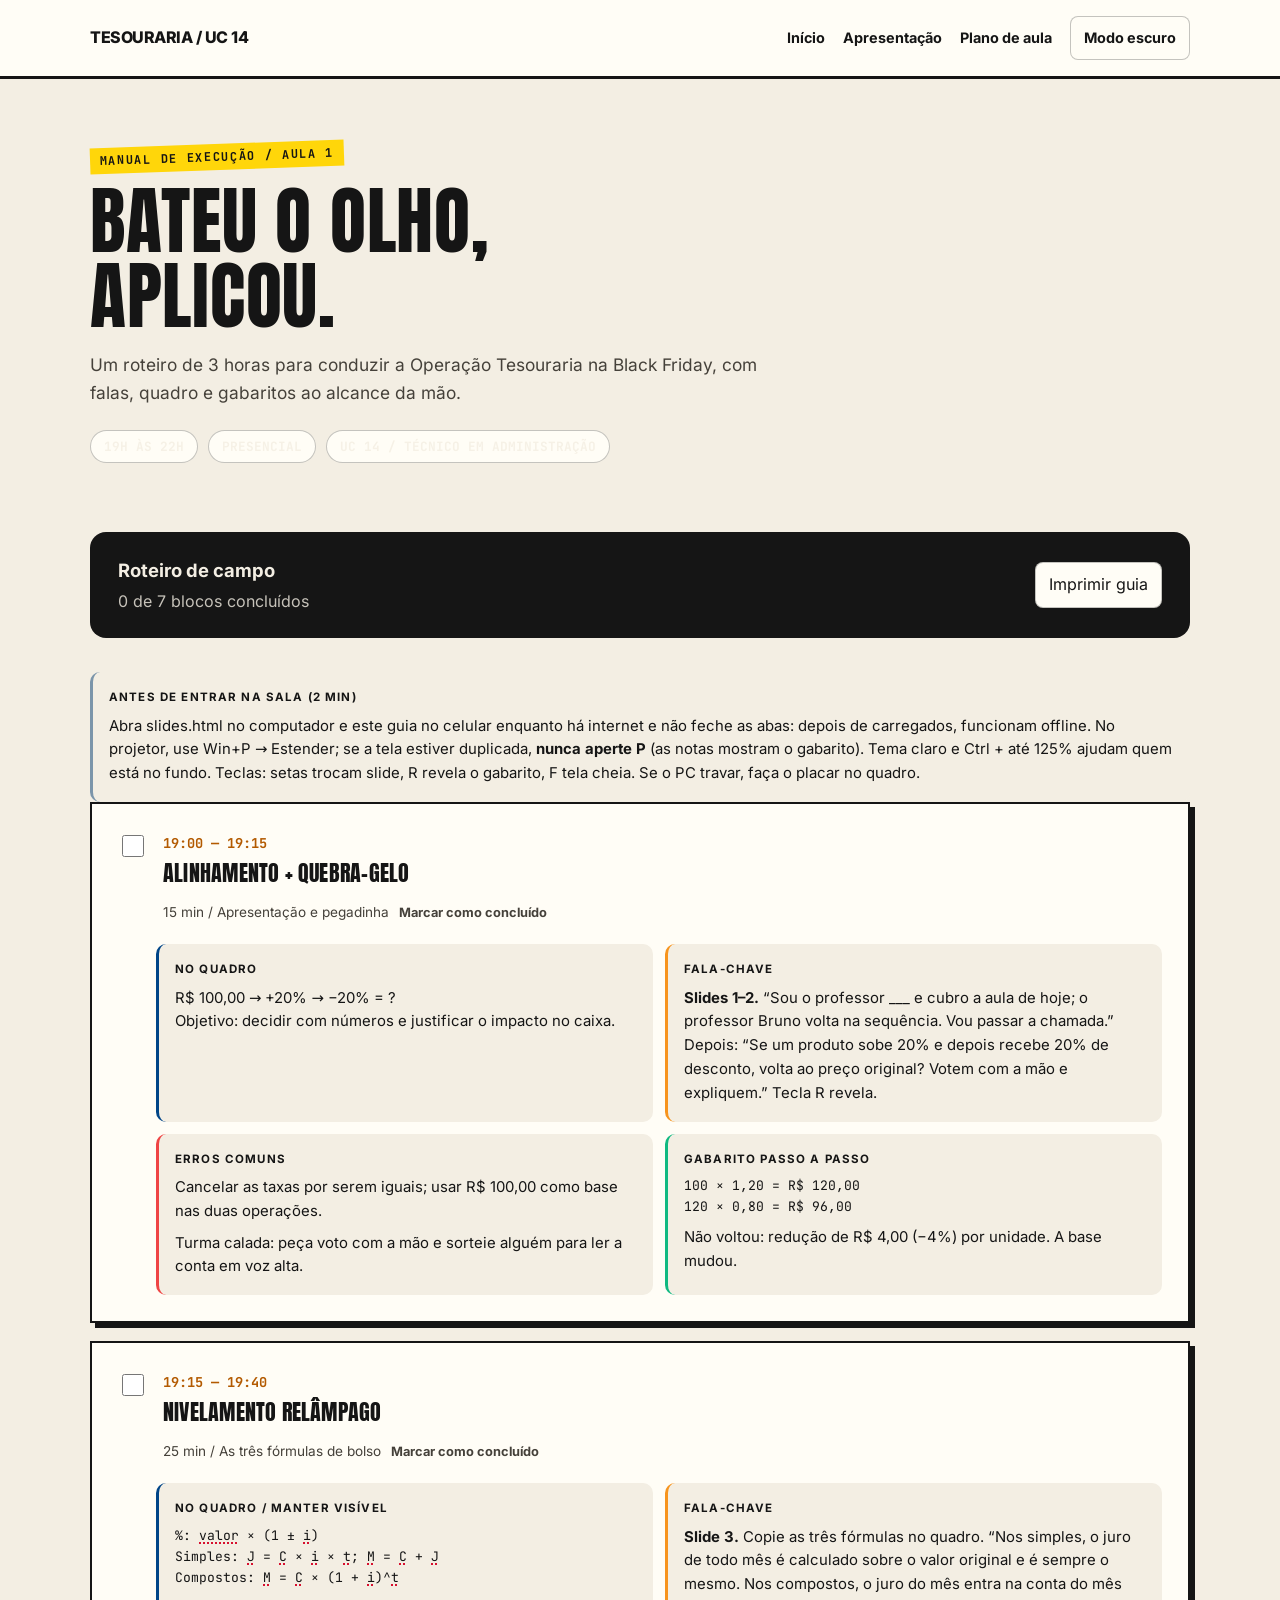
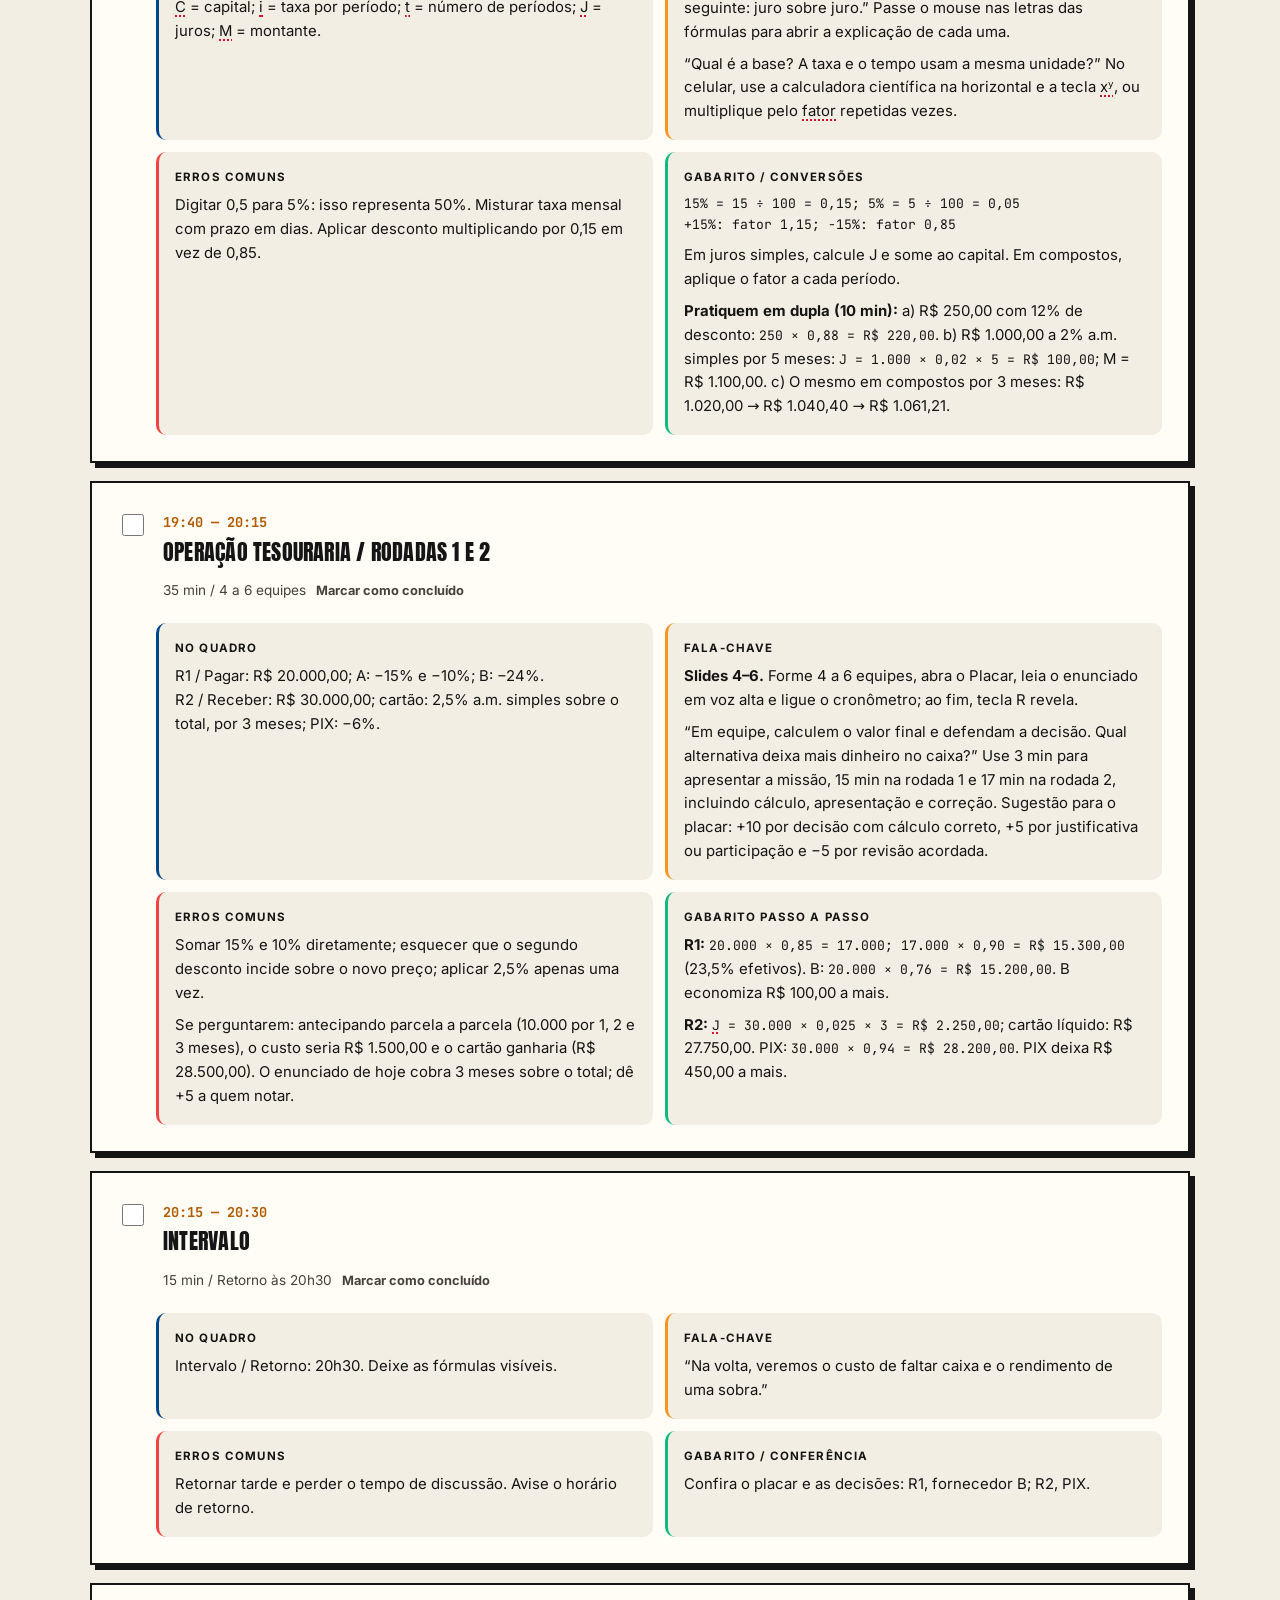
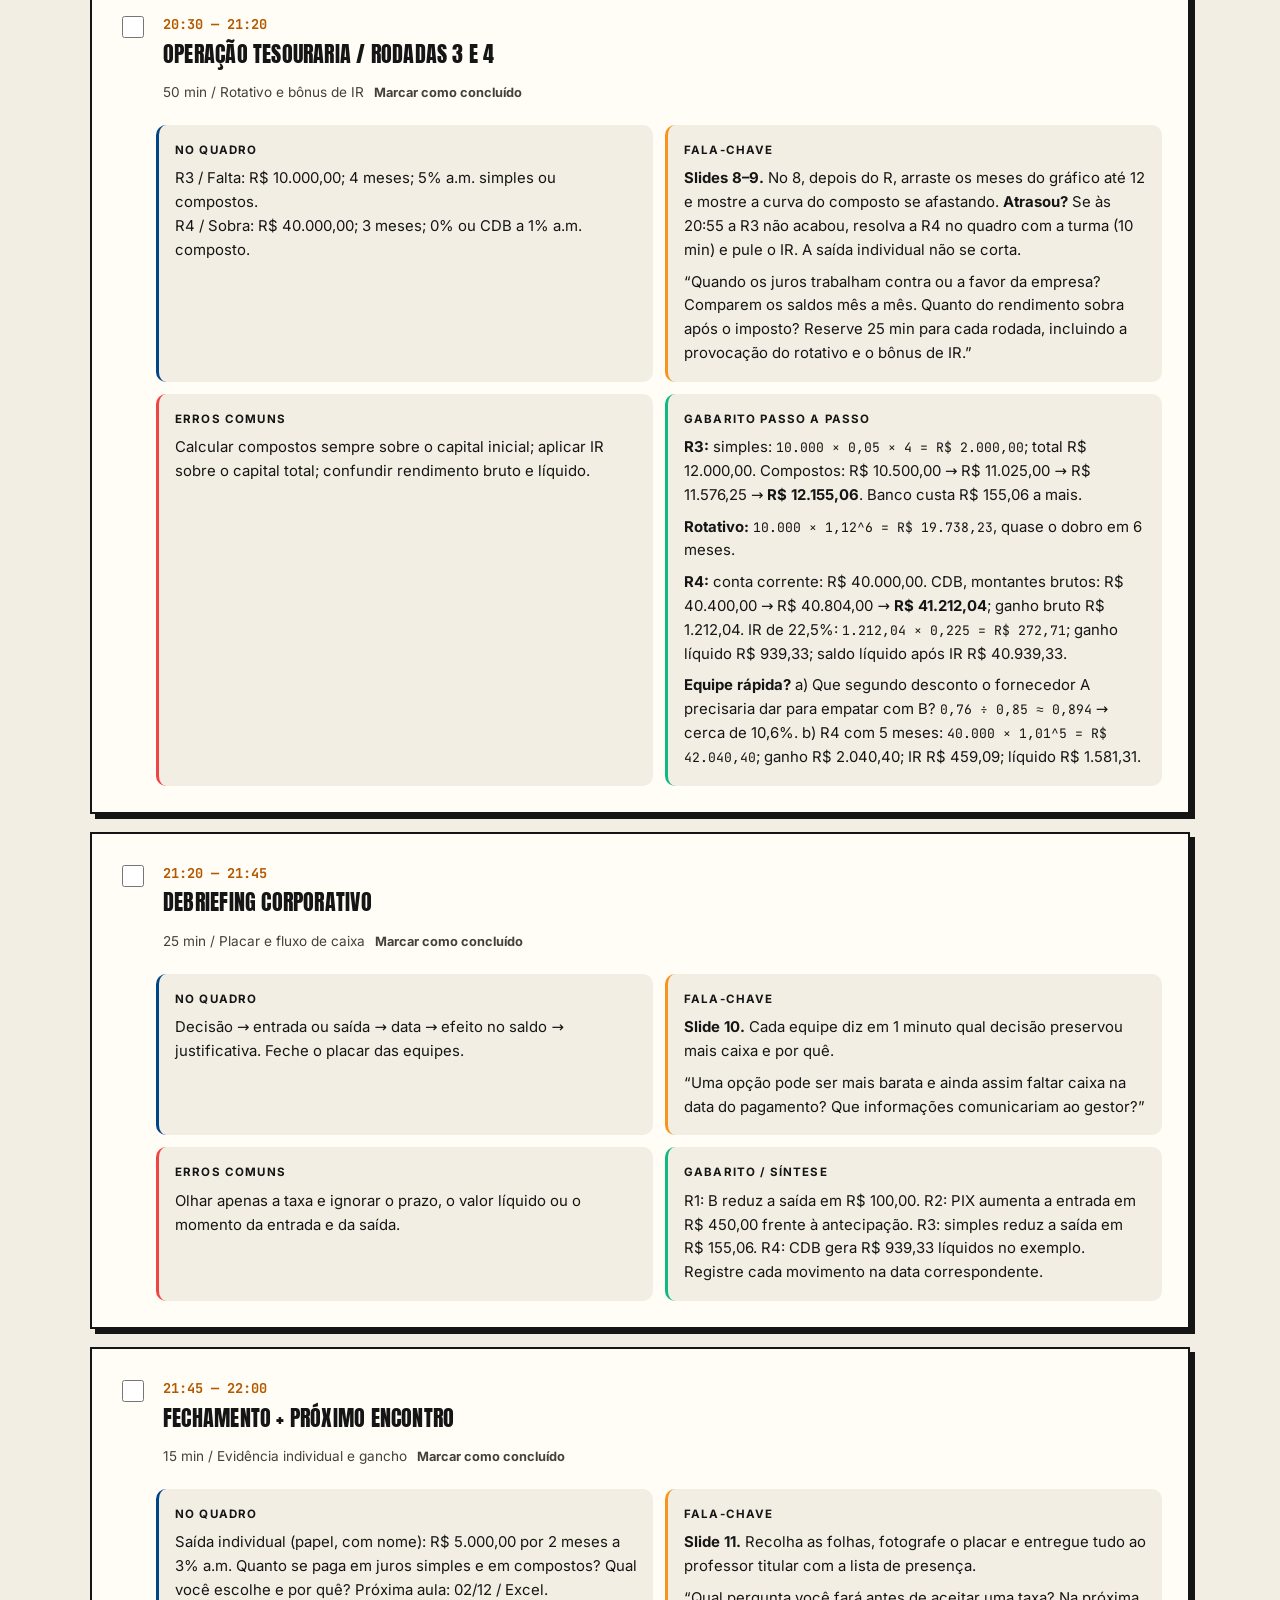
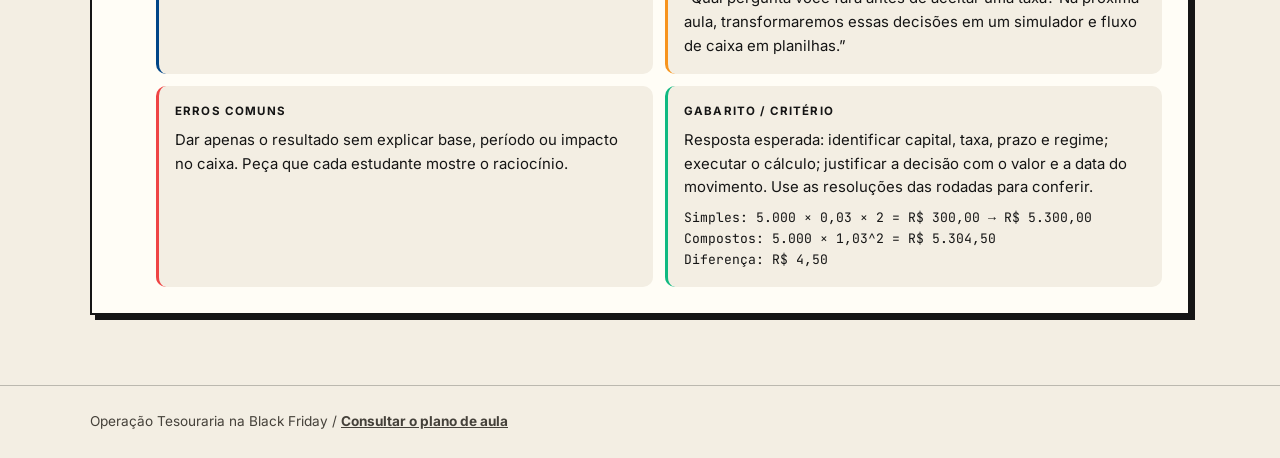
==== commit 87dd28db: "Redesign as Black Friday storefront and harden guide for substitute teacher - Visual: receipt-paper " ====
--- a/guia-professor.html
+++ b/guia-professor.html
@@ -4,15 +4,16 @@
 <body><header class="teach-header"><nav class="teach-shell teach-nav" aria-label="Navegação principal"><a class="teach-brand" href="index.html">TESOURARIA <span aria-hidden="true">/</span> UC 14</a><div class="teach-links"><a href="index.html">Início</a><a href="slides.html">Apresentação</a><a href="plano-de-aula.html">Plano de aula</a><button class="theme-button" type="button" data-theme-toggle>Alternar tema</button></div></nav></header>
 <main class="teach-shell teach-main"><section class="teach-hero"><div class="eyebrow">Manual de execução / Aula 1</div><h1>Bateu o olho,<br>aplicou.</h1><p>Um roteiro de 3 horas para conduzir a Operação Tesouraria na Black Friday, com falas, quadro e gabaritos ao alcance da mão.</p><div class="hero-meta"><span class="pill">19h às 22h</span><span class="pill">Presencial</span><span class="pill">UC 14 / Técnico em Administração</span></div></section>
 <div class="overview"><div><strong>Roteiro de campo</strong><p data-progress-count aria-live="polite">0 de 7 blocos concluídos</p></div><button type="button" class="print-button" data-print>Imprimir guia</button></div>
+<div class="note prep"><h3>Antes de entrar na sala (2 min)</h3><p>Abra slides.html no computador e este guia no celular enquanto há internet e não feche as abas: depois de carregados, funcionam offline. No projetor, use Win+P → Estender; se a tela estiver duplicada, <strong>nunca aperte P</strong> (as notas mostram o gabarito). Tema claro e Ctrl + até 125% ajudam quem está no fundo. Teclas: setas trocam slide, R revela o gabarito, F tela cheia. Se o PC travar, faça o placar no quadro.</p></div>
 <div class="timeline">
 <section class="block"><div class="block-head"><input type="checkbox" id="b1" data-progress="1" aria-labelledby="title-b1 label-b1"><div class="block-title"><span class="time">19:00 — 19:15</span><h2 id="title-b1">Alinhamento + quebra-gelo</h2><span class="duration">15 min / Apresentação e pegadinha</span><label id="label-b1" for="b1">Marcar como concluído</label></div></div><div class="block-grid">
-<div class="note board"><h3>No quadro</h3><p>R$ 100,00 → +20% → −20% = ?<br>Objetivo: decidir com números e justificar o impacto no caixa.</p></div><div class="note speak"><h3>Fala-chave</h3><p>“Se um produto sobe 20% e depois recebe 20% de desconto, volta ao preço original? Vote e explique sua escolha.”</p></div><div class="note errors"><h3>Erros comuns</h3><p>Cancelar as taxas por serem iguais; usar R$ 100,00 como base nas duas operações.</p></div><div class="note answer"><h3>Gabarito passo a passo</h3><p class="math">100 × 1,20 = R$ 120,00<br>120 × 0,80 = R$ 96,00</p><p>Não voltou: redução de R$ 4,00 (−4%) por unidade. A base mudou.</p></div></div></section>
+<div class="note board"><h3>No quadro</h3><p>R$ 100,00 → +20% → −20% = ?<br>Objetivo: decidir com números e justificar o impacto no caixa.</p></div><div class="note speak"><h3>Fala-chave</h3><p><strong>Slides 1–2.</strong> “Sou o professor ___ e cubro a aula de hoje; o professor Bruno volta na sequência. Vou passar a chamada.” Depois: “Se um produto sobe 20% e depois recebe 20% de desconto, volta ao preço original? Votem com a mão e expliquem.” Tecla R revela.</p></div><div class="note errors"><h3>Erros comuns</h3><p>Cancelar as taxas por serem iguais; usar R$ 100,00 como base nas duas operações.</p><p>Turma calada: peça voto com a mão e sorteie alguém para ler a conta em voz alta.</p></div><div class="note answer"><h3>Gabarito passo a passo</h3><p class="math">100 × 1,20 = R$ 120,00<br>120 × 0,80 = R$ 96,00</p><p>Não voltou: redução de R$ 4,00 (−4%) por unidade. A base mudou.</p></div></div></section>
 <section class="block"><div class="block-head"><input type="checkbox" id="b2" data-progress="2" aria-labelledby="title-b2 label-b2"><div class="block-title"><span class="time">19:15 — 19:40</span><h2 id="title-b2">Nivelamento relâmpago</h2><span class="duration">25 min / As três fórmulas de bolso</span><label id="label-b2" for="b2">Marcar como concluído</label></div></div><div class="block-grid">
-<div class="note board"><h3>No quadro / manter visível</h3><p class="math">%: <button type="button" class="var" data-var="valor">valor</button> × (1 ± <button type="button" class="var" data-var="i">i</button>)<br>Simples: <button type="button" class="var" data-var="J">J</button> = <button type="button" class="var" data-var="C">C</button> × <button type="button" class="var" data-var="i">i</button> × <button type="button" class="var" data-var="t">t</button>; <button type="button" class="var" data-var="M">M</button> = <button type="button" class="var" data-var="C">C</button> + <button type="button" class="var" data-var="J">J</button><br>Compostos: <button type="button" class="var" data-var="M">M</button> = <button type="button" class="var" data-var="C">C</button> × (1 + <button type="button" class="var" data-var="i">i</button>)^<button type="button" class="var" data-var="t">t</button></p><p><button type="button" class="var" data-var="C">C</button> = capital; <button type="button" class="var" data-var="i">i</button> = taxa por período; <button type="button" class="var" data-var="t">t</button> = número de períodos; <button type="button" class="var" data-var="J">J</button> = juros; <button type="button" class="var" data-var="M">M</button> = montante.</p></div><div class="note speak"><h3>Fala-chave</h3><p>“Qual é a base? A taxa e o tempo usam a mesma unidade?” No celular, use a calculadora científica na horizontal e a tecla <button type="button" class="var" data-var="potencia">xʸ</button>, ou multiplique pelo <button type="button" class="var" data-var="fator">fator</button> repetidas vezes.</p></div><div class="note errors"><h3>Erros comuns</h3><p>Digitar 0,5 para 5%: isso representa 50%. Misturar taxa mensal com prazo em dias. Aplicar desconto multiplicando por 0,15 em vez de 0,85.</p></div><div class="note answer"><h3>Gabarito / conversões</h3><p class="math">15% = 15 ÷ 100 = 0,15; 5% = 5 ÷ 100 = 0,05<br>+15%: fator 1,15; −15%: fator 0,85</p><p>Em juros simples, calcule J e some ao capital. Em compostos, aplique o fator a cada período.</p></div></div></section>
+<div class="note board"><h3>No quadro / manter visível</h3><p class="math">%: <button type="button" class="var" data-var="valor">valor</button> × (1 ± <button type="button" class="var" data-var="i">i</button>)<br>Simples: <button type="button" class="var" data-var="J">J</button> = <button type="button" class="var" data-var="C">C</button> × <button type="button" class="var" data-var="i">i</button> × <button type="button" class="var" data-var="t">t</button>; <button type="button" class="var" data-var="M">M</button> = <button type="button" class="var" data-var="C">C</button> + <button type="button" class="var" data-var="J">J</button><br>Compostos: <button type="button" class="var" data-var="M">M</button> = <button type="button" class="var" data-var="C">C</button> × (1 + <button type="button" class="var" data-var="i">i</button>)^<button type="button" class="var" data-var="t">t</button></p><p><button type="button" class="var" data-var="C">C</button> = capital; <button type="button" class="var" data-var="i">i</button> = taxa por período; <button type="button" class="var" data-var="t">t</button> = número de períodos; <button type="button" class="var" data-var="J">J</button> = juros; <button type="button" class="var" data-var="M">M</button> = montante.</p></div><div class="note speak"><h3>Fala-chave</h3><p><strong>Slide 3.</strong> Copie as três fórmulas no quadro. “Nos simples, o juro de todo mês é calculado sobre o valor original e é sempre o mesmo. Nos compostos, o juro do mês entra na conta do mês seguinte: juro sobre juro.” Passe o mouse nas letras das fórmulas para abrir a explicação de cada uma.</p><p>“Qual é a base? A taxa e o tempo usam a mesma unidade?” No celular, use a calculadora científica na horizontal e a tecla <button type="button" class="var" data-var="potencia">xʸ</button>, ou multiplique pelo <button type="button" class="var" data-var="fator">fator</button> repetidas vezes.</p></div><div class="note errors"><h3>Erros comuns</h3><p>Digitar 0,5 para 5%: isso representa 50%. Misturar taxa mensal com prazo em dias. Aplicar desconto multiplicando por 0,15 em vez de 0,85.</p></div><div class="note answer"><h3>Gabarito / conversões</h3><p class="math">15% = 15 ÷ 100 = 0,15; 5% = 5 ÷ 100 = 0,05<br>+15%: fator 1,15; −15%: fator 0,85</p><p>Em juros simples, calcule J e some ao capital. Em compostos, aplique o fator a cada período.</p><p><strong>Pratiquem em dupla (10 min):</strong> a) R$ 250,00 com 12% de desconto: <span class="math">250 × 0,88 = R$ 220,00</span>. b) R$ 1.000,00 a 2% a.m. simples por 5 meses: <span class="math">J = 1.000 × 0,02 × 5 = R$ 100,00</span>; M = R$ 1.100,00. c) O mesmo em compostos por 3 meses: R$ 1.020,00 → R$ 1.040,40 → R$ 1.061,21.</p></div></div></section>
 <section class="block"><div class="block-head"><input type="checkbox" id="b3" data-progress="3" aria-labelledby="title-b3 label-b3"><div class="block-title"><span class="time">19:40 — 20:15</span><h2 id="title-b3">Operação Tesouraria / Rodadas 1 e 2</h2><span class="duration">35 min / 4 a 6 equipes</span><label id="label-b3" for="b3">Marcar como concluído</label></div></div><div class="block-grid">
-<div class="note board"><h3>No quadro</h3><p>R1 / Pagar: R$ 20.000,00; A: −15% e −10%; B: −24%.<br>R2 / Receber: R$ 30.000,00; cartão: 2,5% a.m. simples por 3 meses; PIX: −6%.</p></div><div class="note speak"><h3>Fala-chave</h3><p>“Em equipe, calculem o valor final e defendam a decisão. Qual alternativa deixa mais dinheiro no caixa?” Use 3 min para apresentar a missão, 15 min na rodada 1 e 17 min na rodada 2, incluindo cálculo, apresentação e correção. Sugestão para o placar: +10 por decisão com cálculo correto, +5 por justificativa ou participação e −5 por revisão acordada.</p></div><div class="note errors"><h3>Erros comuns</h3><p>Somar 15% e 10% diretamente; esquecer que o segundo desconto incide sobre o novo preço; aplicar 2,5% apenas uma vez.</p></div><div class="note answer"><h3>Gabarito passo a passo</h3><p><strong>R1:</strong> <span class="math">20.000 × 0,85 = 17.000; 17.000 × 0,90 = R$ 15.300,00</span> (23,5% efetivos). B: <span class="math">20.000 × 0,76 = R$ 15.200,00</span>. B economiza R$ 100,00 a mais.</p><p><strong>R2:</strong> <span class="math"><button type="button" class="var" data-var="J">J</button> = 30.000 × 0,025 × 3 = R$ 2.250,00</span>; cartão líquido: R$ 27.750,00. PIX: <span class="math">30.000 × 0,94 = R$ 28.200,00</span>. PIX deixa R$ 450,00 a mais.</p></div></div></section>
+<div class="note board"><h3>No quadro</h3><p>R1 / Pagar: R$ 20.000,00; A: −15% e −10%; B: −24%.<br>R2 / Receber: R$ 30.000,00; cartão: 2,5% a.m. simples sobre o total, por 3 meses; PIX: −6%.</p></div><div class="note speak"><h3>Fala-chave</h3><p><strong>Slides 4–6.</strong> Forme 4 a 6 equipes, abra o Placar, leia o enunciado em voz alta e ligue o cronômetro; ao fim, tecla R revela.</p><p>“Em equipe, calculem o valor final e defendam a decisão. Qual alternativa deixa mais dinheiro no caixa?” Use 3 min para apresentar a missão, 15 min na rodada 1 e 17 min na rodada 2, incluindo cálculo, apresentação e correção. Sugestão para o placar: +10 por decisão com cálculo correto, +5 por justificativa ou participação e −5 por revisão acordada.</p></div><div class="note errors"><h3>Erros comuns</h3><p>Somar 15% e 10% diretamente; esquecer que o segundo desconto incide sobre o novo preço; aplicar 2,5% apenas uma vez.</p><p>Se perguntarem: antecipando parcela a parcela (10.000 por 1, 2 e 3 meses), o custo seria R$ 1.500,00 e o cartão ganharia (R$ 28.500,00). O enunciado de hoje cobra 3 meses sobre o total; dê +5 a quem notar.</p></div><div class="note answer"><h3>Gabarito passo a passo</h3><p><strong>R1:</strong> <span class="math">20.000 × 0,85 = 17.000; 17.000 × 0,90 = R$ 15.300,00</span> (23,5% efetivos). B: <span class="math">20.000 × 0,76 = R$ 15.200,00</span>. B economiza R$ 100,00 a mais.</p><p><strong>R2:</strong> <span class="math"><button type="button" class="var" data-var="J">J</button> = 30.000 × 0,025 × 3 = R$ 2.250,00</span>; cartão líquido: R$ 27.750,00. PIX: <span class="math">30.000 × 0,94 = R$ 28.200,00</span>. PIX deixa R$ 450,00 a mais.</p></div></div></section>
 <section class="block"><div class="block-head"><input type="checkbox" id="b4" data-progress="4" aria-labelledby="title-b4 label-b4"><div class="block-title"><span class="time">20:15 — 20:30</span><h2 id="title-b4">Intervalo</h2><span class="duration">15 min / Retorno às 20h30</span><label id="label-b4" for="b4">Marcar como concluído</label></div></div><div class="block-grid"><div class="note board"><h3>No quadro</h3><p>Intervalo / Retorno: 20h30. Deixe as fórmulas visíveis.</p></div><div class="note speak"><h3>Fala-chave</h3><p>“Na volta, veremos o custo de faltar caixa e o rendimento de uma sobra.”</p></div><div class="note errors"><h3>Erros comuns</h3><p>Retornar tarde e perder o tempo de discussão. Avise o horário de retorno.</p></div><div class="note answer"><h3>Gabarito / conferência</h3><p>Confira o placar e as decisões: R1, fornecedor B; R2, PIX.</p></div></div></section>
-<section class="block"><div class="block-head"><input type="checkbox" id="b5" data-progress="5" aria-labelledby="title-b5 label-b5"><div class="block-title"><span class="time">20:30 — 21:20</span><h2 id="title-b5">Operação Tesouraria / Rodadas 3 e 4</h2><span class="duration">50 min / Rotativo e bônus de IR</span><label id="label-b5" for="b5">Marcar como concluído</label></div></div><div class="block-grid"><div class="note board"><h3>No quadro</h3><p>R3 / Falta: R$ 10.000,00; 4 meses; 5% a.m. simples ou compostos.<br>R4 / Sobra: R$ 40.000,00; 3 meses; 0% ou CDB a 1% a.m. composto.</p></div><div class="note speak"><h3>Fala-chave</h3><p>“Quando os juros trabalham contra ou a favor da empresa? Comparem os saldos mês a mês. Quanto do rendimento sobra após o imposto? Reserve 25 min para cada rodada, incluindo a provocação do rotativo e o bônus de IR.”</p></div><div class="note errors"><h3>Erros comuns</h3><p>Calcular compostos sempre sobre o capital inicial; aplicar IR sobre o capital total; confundir rendimento bruto e líquido.</p></div><div class="note answer"><h3>Gabarito passo a passo</h3><p><strong>R3:</strong> simples: <span class="math">10.000 × 0,05 × 4 = R$ 2.000,00</span>; total R$ 12.000,00. Compostos: R$ 10.500,00 → R$ 11.025,00 → R$ 11.576,25 → <strong>R$ 12.155,06</strong>. Banco custa R$ 155,06 a mais.</p><p><strong>Rotativo:</strong> <span class="math">10.000 × 1,12^6 = R$ 19.738,23</span>, quase o dobro em 6 meses.</p><p><strong>R4:</strong> conta corrente: R$ 40.000,00. CDB, montantes brutos: R$ 40.400,00 → R$ 40.804,00 → <strong>R$ 41.212,04</strong>; ganho bruto R$ 1.212,04. IR de 22,5%: <span class="math">1.212,04 × 0,225 = R$ 272,71</span>; ganho líquido R$ 939,33; saldo líquido após IR R$ 40.939,33.</p></div></div></section>
-<section class="block"><div class="block-head"><input type="checkbox" id="b6" data-progress="6" aria-labelledby="title-b6 label-b6"><div class="block-title"><span class="time">21:20 — 21:45</span><h2 id="title-b6">Debriefing corporativo</h2><span class="duration">25 min / Placar e fluxo de caixa</span><label id="label-b6" for="b6">Marcar como concluído</label></div></div><div class="block-grid"><div class="note board"><h3>No quadro</h3><p>Decisão → entrada ou saída → data → efeito no saldo → justificativa. Feche o placar das equipes.</p></div><div class="note speak"><h3>Fala-chave</h3><p>“Uma opção pode ser mais barata e ainda assim faltar caixa na data do pagamento? Que informações comunicariam ao gestor?”</p></div><div class="note errors"><h3>Erros comuns</h3><p>Olhar apenas a taxa e ignorar o prazo, o valor líquido ou o momento da entrada e da saída.</p></div><div class="note answer"><h3>Gabarito / síntese</h3><p>R1: B reduz a saída em R$ 100,00. R2: PIX aumenta a entrada em R$ 450,00 frente à antecipação. R3: simples reduz a saída em R$ 155,06. R4: CDB gera R$ 939,33 líquidos no exemplo. Registre cada movimento na data correspondente.</p></div></div></section>
-<section class="block"><div class="block-head"><input type="checkbox" id="b7" data-progress="7" aria-labelledby="title-b7 label-b7"><div class="block-title"><span class="time">21:45 — 22:00</span><h2 id="title-b7">Fechamento + próximo encontro</h2><span class="duration">15 min / Evidência individual e gancho</span><label id="label-b7" for="b7">Marcar como concluído</label></div></div><div class="block-grid"><div class="note board"><h3>No quadro</h3><p>Saída individual: escolha uma decisão, apresente a conta e explique seu efeito no caixa. Próxima aula: 02/12 / Excel.</p></div><div class="note speak"><h3>Fala-chave</h3><p>“Qual pergunta você fará antes de aceitar uma taxa? Na próxima aula, transformaremos essas decisões em um simulador e fluxo de caixa em planilhas.”</p></div><div class="note errors"><h3>Erros comuns</h3><p>Dar apenas o resultado sem explicar base, período ou impacto no caixa. Peça que cada estudante mostre o raciocínio.</p></div><div class="note answer"><h3>Gabarito / critério</h3><p>Resposta esperada: identificar capital, taxa, prazo e regime; executar o cálculo; justificar a decisão com o valor e a data do movimento. Use as resoluções das rodadas para conferir.</p></div></div></section>
+<section class="block"><div class="block-head"><input type="checkbox" id="b5" data-progress="5" aria-labelledby="title-b5 label-b5"><div class="block-title"><span class="time">20:30 — 21:20</span><h2 id="title-b5">Operação Tesouraria / Rodadas 3 e 4</h2><span class="duration">50 min / Rotativo e bônus de IR</span><label id="label-b5" for="b5">Marcar como concluído</label></div></div><div class="block-grid"><div class="note board"><h3>No quadro</h3><p>R3 / Falta: R$ 10.000,00; 4 meses; 5% a.m. simples ou compostos.<br>R4 / Sobra: R$ 40.000,00; 3 meses; 0% ou CDB a 1% a.m. composto.</p></div><div class="note speak"><h3>Fala-chave</h3><p><strong>Slides 8–9.</strong> No 8, depois do R, arraste os meses do gráfico até 12 e mostre a curva do composto se afastando. <strong>Atrasou?</strong> Se às 20:55 a R3 não acabou, resolva a R4 no quadro com a turma (10 min) e pule o IR. A saída individual não se corta.</p><p>“Quando os juros trabalham contra ou a favor da empresa? Comparem os saldos mês a mês. Quanto do rendimento sobra após o imposto? Reserve 25 min para cada rodada, incluindo a provocação do rotativo e o bônus de IR.”</p></div><div class="note errors"><h3>Erros comuns</h3><p>Calcular compostos sempre sobre o capital inicial; aplicar IR sobre o capital total; confundir rendimento bruto e líquido.</p></div><div class="note answer"><h3>Gabarito passo a passo</h3><p><strong>R3:</strong> simples: <span class="math">10.000 × 0,05 × 4 = R$ 2.000,00</span>; total R$ 12.000,00. Compostos: R$ 10.500,00 → R$ 11.025,00 → R$ 11.576,25 → <strong>R$ 12.155,06</strong>. Banco custa R$ 155,06 a mais.</p><p><strong>Rotativo:</strong> <span class="math">10.000 × 1,12^6 = R$ 19.738,23</span>, quase o dobro em 6 meses.</p><p><strong>R4:</strong> conta corrente: R$ 40.000,00. CDB, montantes brutos: R$ 40.400,00 → R$ 40.804,00 → <strong>R$ 41.212,04</strong>; ganho bruto R$ 1.212,04. IR de 22,5%: <span class="math">1.212,04 × 0,225 = R$ 272,71</span>; ganho líquido R$ 939,33; saldo líquido após IR R$ 40.939,33.</p><p><strong>Equipe rápida?</strong> a) Que segundo desconto o fornecedor A precisaria dar para empatar com B? <span class="math">0,76 ÷ 0,85 ≈ 0,894</span> → cerca de 10,6%. b) R4 com 5 meses: <span class="math">40.000 × 1,01^5 = R$ 42.040,40</span>; ganho R$ 2.040,40; IR R$ 459,09; líquido R$ 1.581,31.</p></div></div></section>
+<section class="block"><div class="block-head"><input type="checkbox" id="b6" data-progress="6" aria-labelledby="title-b6 label-b6"><div class="block-title"><span class="time">21:20 — 21:45</span><h2 id="title-b6">Debriefing corporativo</h2><span class="duration">25 min / Placar e fluxo de caixa</span><label id="label-b6" for="b6">Marcar como concluído</label></div></div><div class="block-grid"><div class="note board"><h3>No quadro</h3><p>Decisão → entrada ou saída → data → efeito no saldo → justificativa. Feche o placar das equipes.</p></div><div class="note speak"><h3>Fala-chave</h3><p><strong>Slide 10.</strong> Cada equipe diz em 1 minuto qual decisão preservou mais caixa e por quê.</p><p>“Uma opção pode ser mais barata e ainda assim faltar caixa na data do pagamento? Que informações comunicariam ao gestor?”</p></div><div class="note errors"><h3>Erros comuns</h3><p>Olhar apenas a taxa e ignorar o prazo, o valor líquido ou o momento da entrada e da saída.</p></div><div class="note answer"><h3>Gabarito / síntese</h3><p>R1: B reduz a saída em R$ 100,00. R2: PIX aumenta a entrada em R$ 450,00 frente à antecipação. R3: simples reduz a saída em R$ 155,06. R4: CDB gera R$ 939,33 líquidos no exemplo. Registre cada movimento na data correspondente.</p></div></div></section>
+<section class="block"><div class="block-head"><input type="checkbox" id="b7" data-progress="7" aria-labelledby="title-b7 label-b7"><div class="block-title"><span class="time">21:45 — 22:00</span><h2 id="title-b7">Fechamento + próximo encontro</h2><span class="duration">15 min / Evidência individual e gancho</span><label id="label-b7" for="b7">Marcar como concluído</label></div></div><div class="block-grid"><div class="note board"><h3>No quadro</h3><p>Saída individual (papel, com nome): R$ 5.000,00 por 2 meses a 3% a.m. Quanto se paga em juros simples e em compostos? Qual você escolhe e por quê? Próxima aula: 02/12 / Excel.</p></div><div class="note speak"><h3>Fala-chave</h3><p><strong>Slide 11.</strong> Recolha as folhas, fotografe o placar e entregue tudo ao professor titular com a lista de presença.</p><p>“Qual pergunta você fará antes de aceitar uma taxa? Na próxima aula, transformaremos essas decisões em um simulador e fluxo de caixa em planilhas.”</p></div><div class="note errors"><h3>Erros comuns</h3><p>Dar apenas o resultado sem explicar base, período ou impacto no caixa. Peça que cada estudante mostre o raciocínio.</p></div><div class="note answer"><h3>Gabarito / critério</h3><p>Resposta esperada: identificar capital, taxa, prazo e regime; executar o cálculo; justificar a decisão com o valor e a data do movimento. Use as resoluções das rodadas para conferir.</p><p class="math">Simples: 5.000 × 0,03 × 2 = R$ 300,00 → R$ 5.300,00<br>Compostos: 5.000 × 1,03^2 = R$ 5.304,50<br>Diferença: R$ 4,50</p></div></div></section>
 </div></main><footer class="teach-footer"><div class="teach-shell">Operação Tesouraria na Black Friday / <a href="plano-de-aula.html">Consultar o plano de aula</a></div></footer></body></html>
--- a/assets/style.css
+++ b/assets/style.css
@@ -1,7 +1,9 @@
 @font-face{font-family:Inter;font-style:normal;font-weight:400 900;font-display:swap;src:url(fonts/inter.woff2) format("woff2")}
 @font-face{font-family:"JetBrains Mono";font-style:normal;font-weight:400 700;font-display:swap;src:url(fonts/jetbrains-mono.woff2) format("woff2")}
-:root{--hub-bg:#f7f8fa;--hub-ink:#112a43;--hub-muted:#506277;--hub-card:#fff;--hub-border:#dbe1e6;--hub-accent:#ffb34c;--hub-line:#19334b}
-html[data-theme=dark]{color-scheme:dark;--hub-bg:#091b2b;--hub-card:#102a40;--hub-ink:#edf5fd;--hub-muted:#b8c7d6;--hub-border:#31485c;--hub-line:#b4c8dd}
+@font-face{font-family:Anton;font-style:normal;font-weight:400;font-display:swap;src:url(fonts/anton.woff2) format("woff2")}
+/* Tokens compartilhados: papel termico (claro) e vitrine noturna (escuro). */
+:root{--paper:#f3eee3;--panel:#fffdf6;--ink:#151515;--muted:#45413a;--line:#15151540;--tag:#ffd60a;--tag-ink:#151515;--sale:#d7102f;--sale-ink:#fff;--green:#0b6e45;--amber:#d7102f;--shadow:#151515;--card-shadow:#151515;--dot:#15151514;--hl:#ffd60a;--bar:#151515;--bar-ink:#f3eee3;--font-display:Anton,Impact,Haettenschweiler,"Arial Narrow Bold","Franklin Gothic Bold",sans-serif;--font-body:Inter,system-ui,"Segoe UI",Arial,sans-serif;--font-mono:"JetBrains Mono",ui-monospace,Consolas,"Courier New",monospace;--hub-bg:var(--paper);--hub-ink:var(--ink);--hub-muted:var(--muted);--hub-card:var(--panel);--hub-border:var(--ink);--hub-accent:var(--tag);--hub-line:var(--ink)}
+html[data-theme=dark]{color-scheme:dark;--paper:#0f0f12;--panel:#1c1c22;--ink:#f6f1e6;--muted:#cfc8ba;--line:#f6f1e640;--sale:#ff3d57;--green:#5ee39a;--amber:#ffd60a;--shadow:#ffd60a;--card-shadow:#ff3d57;--dot:#ffffff12;--hl:#ff3d5770;--bar:#000;--bar-ink:#f6f1e6}
 *{box-sizing:border-box}
 .hub{margin:0;background:var(--hub-bg);color:var(--hub-ink);font:400 1rem/1.5 Inter,Arial,sans-serif;-webkit-font-smoothing:antialiased}
 .hub a{color:inherit;text-decoration:none}
@@ -58,3 +60,69 @@
 @media(max-width:850px){.hub .wrap{width:calc(100% - 40px)}.hub-nav{gap:18px}.hero-copy{padding-left:30px}.resource{padding:17px}.resource-grid{gap:12px}}
 @media(max-width:660px){.hub-header-inner{min-height:62px}.hub-nav{display:none}.hub .wrap{width:calc(100% - 28px)}.hub main{padding-top:15px}.hub-hero{grid-template-columns:1fr}.hero-copy{padding:27px 22px 16px}.hub-hero h1{font-size:clamp(2.35rem,9vw,3.2rem)}.hero-art{min-height:177px;margin:-12px 0 12px 20%;width:78%}.hero-art img{width:82%;max-height:100%}.hero-art:before{width:72%}.hero-art:after{width:90%}.hub-hero:before{left:10%}.hero-meta{gap:14px;margin-bottom:17px}.hero-kicker{margin-bottom:12px}.resource-grid{grid-template-columns:1fr}.resource{display:grid;grid-template-columns:44px 1fr;column-gap:15px}.resource-icon{grid-row:1/4;margin:0}.resource p,.resource h3,.resource-action{grid-column:2}.resource p{margin-bottom:10px}.materials{margin-top:28px}.hub .simulator{padding-top:32px}.mode-switch{padding:.48rem .68rem}}
 @media(prefers-reduced-motion:reduce){.hub *{transition:none!important}}
+
+/* Redesenho do hub: vitrine de Black Friday com etiquetas e cupons. */
+.hub{background:var(--paper) radial-gradient(var(--dot) 1.2px,transparent 1.6px) 0 0/22px 22px;font-family:var(--font-body)}
+.hub :focus-visible{outline-color:var(--amber)}
+.hub-header{border-bottom:3px solid var(--ink)}
+.hub-brand{font:400 1.35rem/1.05 var(--font-display);text-transform:uppercase;letter-spacing:.02em}
+.hub-brand small{font:700 .66rem/1 var(--font-mono);letter-spacing:.12em}
+.brand-icon{background:var(--tag);color:#151515;border:2px solid var(--ink);border-radius:0;transform:rotate(-6deg);box-shadow:3px 3px 0 var(--ink);transition:transform .2s}
+.hub-brand:hover .brand-icon{transform:rotate(6deg) scale(1.06)}
+.hub-nav{font:700 .8rem var(--font-mono);text-transform:uppercase;letter-spacing:.06em}
+.hub-nav a[aria-current]:after{height:6px;border-radius:0;background:var(--sale)}
+.hub .mode-switch{border:2px solid var(--ink);border-radius:0;font:700 .78rem var(--font-mono)!important;text-transform:uppercase;box-shadow:3px 3px 0 var(--shadow);transition:transform .12s,box-shadow .12s}
+.hub .mode-switch:hover{transform:translate(-2px,-2px);box-shadow:5px 5px 0 var(--shadow)}
+.hub .mode-switch:active{transform:translate(3px,3px);box-shadow:none}
+.hub-hero{background:#151515;color:#f6f1e6;border:3px solid var(--ink);border-radius:0;box-shadow:8px 8px 0 var(--tag);padding-bottom:14px}
+.hub-hero:before{inset:auto 0 0 0;height:14px;z-index:1;background:repeating-linear-gradient(-45deg,var(--tag) 0 14px,#151515 14px 28px);mask-image:none}
+.hub-hero:after{content:"";position:absolute;inset:0 0 0 45%;z-index:-1;background:radial-gradient(#ffd60a2e 1.6px,transparent 2px) 0 0/16px 16px;pointer-events:none}
+.hero-kicker{position:relative;padding:.45em 1em .45em 1.6em;background:var(--tag);color:#151515;font:700 .78rem/1.2 var(--font-mono);clip-path:polygon(.9em 0,100% 0,100% 100%,.9em 100%,0 50%);transform:rotate(-3deg);transform-origin:left center;animation:hub-swing .3s cubic-bezier(.3,1.4,.5,1) backwards}
+.hero-kicker:before{position:absolute;left:.75em;top:50%;width:.42em;height:.42em;margin-top:-.21em;border-radius:50%;background:#151515}
+.hub-hero h1{font:400 clamp(2.7rem,5.6vw,5.4rem)/.96 var(--font-display);text-transform:uppercase;letter-spacing:.01em;margin-top:.2em;animation:hub-slam .3s cubic-bezier(.2,.9,.3,1.2) backwards .05s}
+.hub-hero h1 span{display:table;margin-top:.1em;padding:.02em .16em .05em;background:var(--sale);color:#fff;transform:rotate(-2deg);box-shadow:.1em .1em 0 var(--tag)}
+.hero-desc{color:#e6dfd1;animation:hub-rise .26s ease-out backwards .1s}
+.hero-meta{font:700 .8rem var(--font-mono);text-transform:uppercase;color:#f6f1e6}.hero-meta .icon{color:var(--tag)}
+.hub .hero-action{background:var(--tag);color:#151515!important;border:2px solid #f6f1e6;border-radius:0;font:700 .9rem var(--font-mono);text-transform:uppercase;box-shadow:5px 5px 0 var(--sale);transition:transform .12s,box-shadow .12s;animation:hub-rise .26s ease-out backwards .15s}
+.hub .hero-action:hover{background:var(--tag);transform:translate(-2px,-2px);box-shadow:8px 8px 0 var(--sale)}
+.hub .hero-action:active{transform:translate(3px,3px);box-shadow:none}
+.hero-art:before{content:"%";border:0;border-radius:0;width:auto;aspect-ratio:auto;transform:rotate(12deg);font:400 clamp(10rem,22vw,19rem)/1 var(--font-display);color:transparent;-webkit-text-stroke:3px var(--sale);opacity:.7}
+.hero-art:after{content:"OFF";width:auto;aspect-ratio:auto;top:12%;right:10%;z-index:2;padding:.5em .6em;border:2px solid #151515;border-radius:50%;background:var(--tag);color:#151515;font:400 1.3rem var(--font-display);transform:rotate(-14deg)}
+.hero-art img{transform:rotate(4deg);transition:transform .3s}
+.hub-hero:hover .hero-art img{transform:rotate(-1deg) scale(1.03)}
+.section-title h2,.hub .sim-heading h2{font:400 clamp(1.9rem,3vw,2.7rem)/1.05 var(--font-display);text-transform:uppercase;letter-spacing:.01em}
+.section-title:after{height:0;background:none;border-top:3px dashed var(--ink)}
+.resource-grid{grid-template-columns:1.25fr 1fr 1fr;gap:26px}
+.resource{position:relative;border:2px solid var(--ink);border-radius:0;box-shadow:6px 6px 0 var(--card-shadow);transform:rotate(var(--tilt,0deg));transition:transform .18s,box-shadow .18s;animation:hub-drop .3s cubic-bezier(.2,1.1,.4,1) backwards .1s}
+.resource-slides{--tilt:-1deg}.resource-guide{--tilt:.8deg;top:10px;animation-delay:.16s}.resource-plan{--tilt:-.4deg;animation-delay:.22s}
+.resource:before{content:"";position:absolute;top:12px;right:14px;width:14px;height:14px;border:2px solid var(--ink);border-radius:50%;background:var(--paper)}
+.resource:hover{transform:rotate(0) translate(-3px,-5px);border-color:var(--ink);box-shadow:10px 10px 0 var(--card-shadow)}
+.resource-icon,.resource-guide .resource-icon,.resource-plan .resource-icon{border:2px solid var(--ink);border-radius:0;background:var(--tag);color:#151515;transform:rotate(-5deg)}
+.resource-guide .resource-icon{background:var(--sale);color:#fff;transform:rotate(4deg)}
+.resource-plan .resource-icon{background:var(--green);color:#fff}
+.resource h3{font:400 clamp(1.3rem,1.9vw,1.7rem)/1.1 var(--font-display);text-transform:uppercase;letter-spacing:.02em}
+.resource-action{font:700 .8rem var(--font-mono);text-transform:uppercase}
+.resource-action .icon{transition:transform .18s}.resource:hover .resource-action .icon{transform:translateX(5px)}
+.hub-footer{border-top:3px solid var(--ink);font-family:var(--font-mono)}
+@keyframes hub-rise{from{opacity:0;transform:translateY(12px)}}
+@keyframes hub-slam{from{opacity:0;transform:scale(1.1) translateY(-6px)}}
+@keyframes hub-swing{from{opacity:0;transform:rotate(-16deg) translateY(-10px)}}
+@keyframes hub-drop{from{opacity:0;transform:translateY(-24px) rotate(-5deg)}}
+@media(max-width:660px){.resource-grid{grid-template-columns:1fr}.resource{--tilt:0deg!important;top:0!important}.hero-art:after{font-size:1rem}}
+@media(prefers-reduced-motion:reduce){.hub *,.hub *:before,.hub *:after{animation:none!important;transition:none!important}}
+html[data-theme] .hub .simulator{color:var(--ink)}
+html[data-theme] .hub .sim-card{background:var(--panel);border:2px solid var(--ink);border-radius:0;box-shadow:6px 6px 0 var(--card-shadow)}
+html[data-theme] .hub .sim-card h3{font:400 1.6rem/1.1 var(--font-display);text-transform:uppercase;letter-spacing:.02em}
+html[data-theme] .hub .sim-heading p,html[data-theme] .hub .sim-card-head p,html[data-theme] .hub .sim-note,html[data-theme] .hub .sim-chart-caption,html[data-theme] .hub .sim-limit,html[data-theme] .hub .sim-fields label,html[data-theme] .hub .sim-fields label span{color:var(--muted)}
+html[data-theme] .hub .sim-fields input{background:var(--paper);color:var(--ink);border:2px solid var(--ink);border-radius:0;transition:box-shadow .12s}
+html[data-theme] .hub .sim-fields input:focus{outline:0;box-shadow:4px 4px 0 var(--tag)}
+html[data-theme] .hub .sim-fields input[aria-invalid=true]{border-color:var(--sale)}
+html[data-theme] .hub .sim-factor-results>div,html[data-theme] .hub .sim-totals>div{background:var(--paper);border:2px dashed var(--line);border-radius:0}
+html[data-theme] .hub .sim-factor-results>div:first-child{border-left:8px solid var(--green)}
+html[data-theme] .hub .sim-factor-results>div:last-child{border-left:8px solid var(--sale)}
+html[data-theme] .hub .sim-totals>div:last-child{background:var(--tag);border:2px solid #151515;transform:rotate(-1.5deg)}
+html[data-theme] .hub .sim-totals>div:last-child *{color:#151515}
+html[data-theme] .hub .sim-factor-results span,html[data-theme] .hub .sim-totals span{font-family:var(--font-mono);color:var(--muted)}
+html[data-theme] .hub .sim-factor-results strong,html[data-theme] .hub .sim-totals strong{color:var(--ink);font-size:clamp(1.15rem,1.7vw,1.55rem)}
+html[data-theme] .hub .sim-factor-results small,html[data-theme] .hub .sim-totals small{color:var(--muted)}
+html[data-theme] .hub .sim-note{border-top:2px dashed var(--line)}
--- a/assets/teaching.css
+++ b/assets/teaching.css
@@ -1,7 +1,9 @@
-:root{--ink:#0a2540;--muted:#53677a;--surface:#fff;--line:#dce5ed;--wash:#f2f6f9;--amber:#f7941d;--green:#087f5b;--red:#c93636}
-html[data-theme=dark]{--ink:#eaf3fa;--muted:#a8bbc9;--surface:#122f48;--line:#31516a;--wash:#091e30;--green:#6ee7b7;--red:#ff9999}
+:root{--surface:var(--panel);--wash:var(--paper);--red:var(--sale)}
+/* Redesenho: tokens e fontes vêm de style.css. */
 *{box-sizing:border-box}body{margin:0;background:var(--wash);color:var(--ink);font-family:Inter,Arial,sans-serif;line-height:1.6}a{color:inherit}button{font:inherit}.teach-shell{width:min(1100px,calc(100% - 40px));margin:auto}.teach-header{background:var(--surface);border-bottom:1px solid var(--line)}.teach-nav{min-height:76px;display:flex;align-items:center;justify-content:space-between;gap:18px}.teach-brand{font-weight:800;text-decoration:none;letter-spacing:-.03em}.teach-links{display:flex;align-items:center;gap:18px;flex-wrap:wrap;font-size:.9rem;font-weight:700}.teach-links a{text-decoration:none}.teach-links a:hover{text-decoration:underline}.theme-button,.print-button{border:1px solid var(--line);background:var(--surface);color:var(--ink);border-radius:8px;padding:9px 13px;cursor:pointer}.teach-hero{padding:64px 0 46px}.eyebrow{text-transform:uppercase;letter-spacing:.14em;font-size:.75rem;font-weight:800;color:#b35a00}.teach-hero h1{font-size:clamp(2.4rem,6vw,4.6rem);line-height:1.02;letter-spacing:-.055em;max-width:850px;margin:12px 0 18px}.teach-hero p{max-width:700px;color:var(--muted);font-size:1.08rem}.hero-meta{display:flex;flex-wrap:wrap;gap:10px;margin-top:24px}.pill{border:1px solid var(--line);background:var(--surface);border-radius:999px;padding:7px 13px;font-size:.8rem;font-weight:700}.teach-main{padding-bottom:70px}.overview{background:var(--ink);color:var(--wash);border-radius:16px;padding:24px 28px;margin-bottom:34px;display:flex;justify-content:space-between;gap:20px;align-items:center}.overview strong{font-size:1.15rem}.overview p{margin:3px 0 0;opacity:.8}.timeline{display:grid;gap:18px}.block,.plan-section{background:var(--surface);border:1px solid var(--line);border-radius:16px;padding:26px;break-inside:avoid}.block-head{display:flex;gap:16px;align-items:flex-start}.block-head input{width:22px;height:22px;accent-color:#10b981;flex:none;margin-top:5px}.block-head label{cursor:pointer;flex:1}.time{font-family:'JetBrains Mono',monospace;color:#b35a00;font-size:.85rem;font-weight:700}.block h2,.plan-section h2{font-size:1.35rem;line-height:1.2;margin:5px 0 8px;letter-spacing:-.025em}.duration{color:var(--muted);font-size:.85rem}.block-grid{display:grid;grid-template-columns:repeat(2,minmax(0,1fr));gap:12px;margin:20px 0 0 38px}.note{padding:16px;border-radius:10px;background:var(--wash);border-left:3px solid #7b95aa;font-size:.93rem}.note h3{font-size:.72rem;text-transform:uppercase;letter-spacing:.1em;margin:0 0 8px}.note p{margin:0}.note p+p{margin-top:8px}.note ul{padding-left:20px;margin:0}.note.board{border-color:#004587}.note.speak{border-color:#f7941d}.note.errors{border-color:#ef4444}.note.answer{border-color:#10b981}.math{font-family:'JetBrains Mono',monospace;font-size:.88em}.plan-grid{display:grid;grid-template-columns:repeat(2,minmax(0,1fr));gap:18px}.plan-section.full{grid-column:1/-1}.plan-section h3{font-size:1rem;margin:18px 0 4px}.plan-section p{margin:8px 0}.plan-section ul{padding-left:20px;margin:8px 0}.plan-table{width:100%;border-collapse:collapse;font-size:.91rem}.plan-table th,.plan-table td{text-align:left;vertical-align:top;border-bottom:1px solid var(--line);padding:12px 10px}.plan-table th{font-size:.75rem;text-transform:uppercase;letter-spacing:.08em}.table-wrap{overflow-x:auto}.teach-footer{border-top:1px solid var(--line);padding:25px 0;color:var(--muted);font-size:.85rem}.teach-footer a{font-weight:700}@media(max-width:700px){.teach-shell{width:min(100% - 28px,1100px)}.teach-nav{padding:15px 0;align-items:flex-start;flex-direction:column}.teach-links{gap:12px}.teach-hero{padding:45px 0 32px}.overview{align-items:flex-start;flex-direction:column}.block,.plan-section{padding:19px}.block-grid,.plan-grid{grid-template-columns:1fr}.block-grid{margin-left:0}.plan-section.full{grid-column:auto}}@media print{*{box-shadow:none!important}body{background:white;color:#111;font-size:10pt;line-height:1.4}.teach-shell{width:100%}.teach-header,.teach-footer,.theme-button,.print-button{display:none!important}.teach-hero{padding:0 0 12px}.teach-hero h1{font-size:25pt;margin:5px 0}.teach-hero p{font-size:10pt;color:#333}.hero-meta{margin-top:8px}.pill{padding:2px 7px}.overview{background:white;color:#111;border:1px solid #999;padding:10px;margin-bottom:12px}.block,.plan-section{border:1px solid #aaa;border-radius:0;padding:12px;break-inside:avoid}.timeline,.plan-grid{gap:8px}.block-grid{gap:6px;margin-top:8px}.note{background:white;border:1px solid #ccc;border-left:3px solid #777;padding:8px}.note h3{margin-bottom:3px}.teach-main{padding:0}.time,.eyebrow{color:#333}.plan-table th,.plan-table td{padding:5px}.table-wrap{overflow:visible}}
 /* Accessible progress labels and legible dark and print palettes. */
 .block-title{flex:1}.block-title label{display:inline-block;margin:8px 0 0 10px;font-size:.8rem;font-weight:700;color:var(--muted);cursor:pointer}.block-head input:focus-visible+.block-title label{outline:2px solid var(--amber);outline-offset:3px}html[data-theme=dark] .eyebrow,html[data-theme=dark] .time{color:#ffc277}
 @media print{html,html[data-theme=dark]{--ink:#111;--muted:#333;--surface:#fff;--line:#999;--wash:#fff;--green:#111;--red:#111}html[data-theme=dark] .eyebrow,html[data-theme=dark] .time{color:#333}.block-title label{color:#333}}
 .plan-section{min-width:0}
+
+body{font-family:var(--font-body)}.teach-hero h1,.block h2,.plan-section h2{font-family:var(--font-display);font-weight:400;text-transform:uppercase;letter-spacing:.01em}.teach-header{border-bottom:3px solid var(--ink)}.block,.plan-section{border:2px solid var(--ink);border-radius:0;box-shadow:5px 5px 0 var(--card-shadow)}.eyebrow{display:inline-block;background:var(--tag);color:#151515!important;padding:.3em .8em;transform:rotate(-2deg);font-family:var(--font-mono)}
--- a/assets/variaveis.css
+++ b/assets/variaveis.css
@@ -29,7 +29,7 @@
 
 .var:hover,
 .var[aria-expanded='true'] {
-  background: rgba(247, 148, 29, 0.22);
+  background: var(--hl, rgba(247, 148, 29, 0.22));
 }
 
 .var:focus-visible,
@@ -165,3 +165,14 @@
     text-decoration: none;
   }
 }
+
+/* Redesenho: balão como etiqueta de preço com sombra sólida. */
+.var-pop {
+  border: 2px solid var(--ink, #151515);
+  border-top: 6px solid var(--tag, #ffd60a);
+  border-radius: 0;
+  box-shadow: 5px 5px 0 var(--card-shadow, #151515);
+  font-family: var(--font-body, Inter, system-ui, Arial, sans-serif);
+}
+.var-pop-title { font-family: var(--font-display, Impact, sans-serif); font-weight: 400; text-transform: uppercase; letter-spacing: 0.02em; font-size: 1.35rem; }
+.var-pop-example { border-left-color: var(--sale, #d7102f); }
